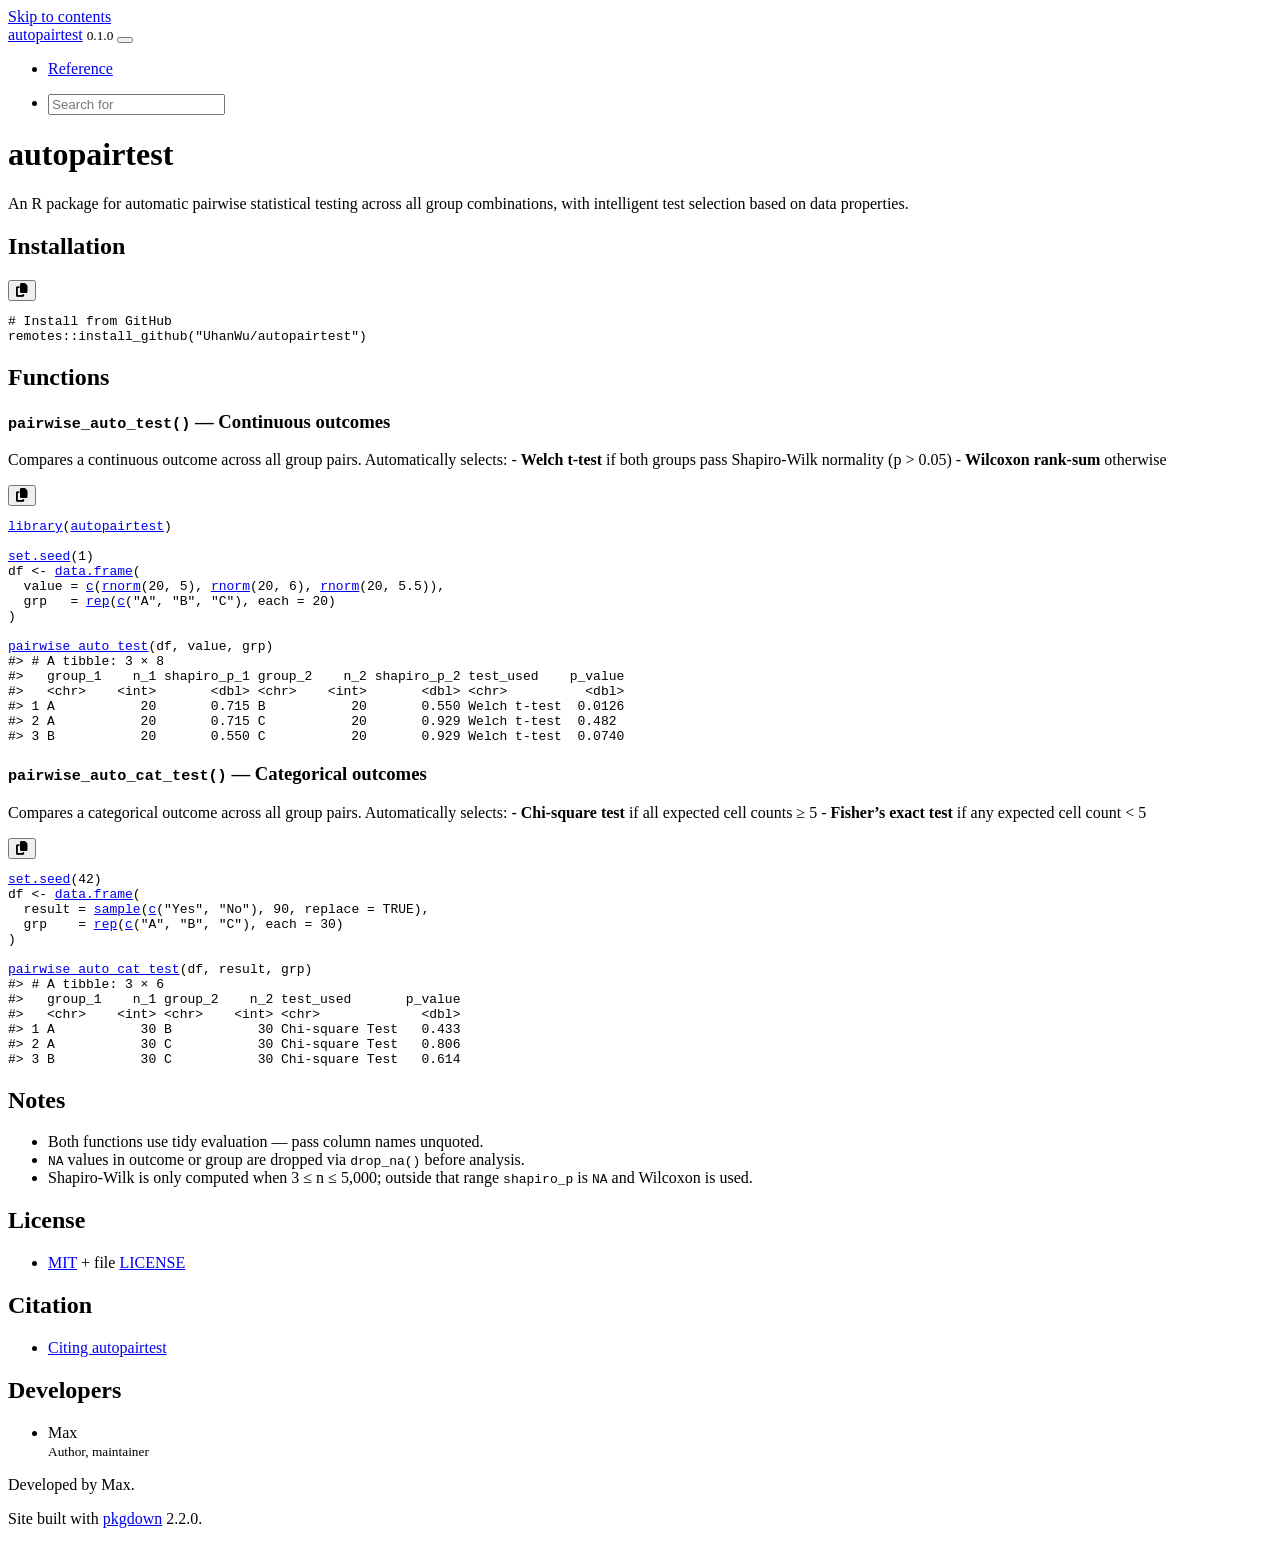
==== index.html @ bc0300e1 "Deploying to gh-pages from @ UhanWu/autopairtest@399dfbfb793b8f969fb2c06740a9f2d68ccd7e24 🚀" ====
<!DOCTYPE html>
<!-- Generated by pkgdown: do not edit by hand --><html lang="en">
<head>
<meta http-equiv="Content-Type" content="text/html; charset=UTF-8">
<meta charset="utf-8">
<meta http-equiv="X-UA-Compatible" content="IE=edge">
<meta name="viewport" content="width=device-width, initial-scale=1, shrink-to-fit=no">
<title>Automatic Pairwise Statistical Testing for Continuous and Categorical Outcomes • autopairtest</title>
<script src="deps/jquery-3.6.0/jquery-3.6.0.min.js"></script><meta name="viewport" content="width=device-width, initial-scale=1, shrink-to-fit=no">
<link href="deps/bootstrap-5.3.8/bootstrap.min.css" rel="stylesheet">
<script src="deps/bootstrap-5.3.8/bootstrap.bundle.min.js"></script><link href="deps/font-awesome-6.5.2/css/all.min.css" rel="stylesheet">
<link href="deps/font-awesome-6.5.2/css/v4-shims.min.css" rel="stylesheet">
<script src="deps/headroom-0.11.0/headroom.min.js"></script><script src="deps/headroom-0.11.0/jQuery.headroom.min.js"></script><script src="deps/bootstrap-toc-1.0.1/bootstrap-toc.min.js"></script><script src="deps/clipboard.js-2.0.11/clipboard.min.js"></script><script src="deps/search-1.0.0/autocomplete.jquery.min.js"></script><script src="deps/search-1.0.0/fuse.min.js"></script><script src="deps/search-1.0.0/mark.min.js"></script><!-- pkgdown --><script src="pkgdown.js"></script><meta property="og:title" content="Automatic Pairwise Statistical Testing for Continuous and Categorical Outcomes">
<meta name="description" content="Provides two functions for automatic pairwise group comparisons. pairwise_auto_test() compares continuous outcomes between all pairs of groups, automatically selecting Welch t-test (if both groups pass Shapiro-Wilk normality) or Wilcoxon rank-sum test. pairwise_auto_cat_test() compares categorical outcomes, automatically selecting chi-square or Fisher's exact test based on expected cell counts.">
<meta property="og:description" content="Provides two functions for automatic pairwise group comparisons. pairwise_auto_test() compares continuous outcomes between all pairs of groups, automatically selecting Welch t-test (if both groups pass Shapiro-Wilk normality) or Wilcoxon rank-sum test. pairwise_auto_cat_test() compares categorical outcomes, automatically selecting chi-square or Fisher's exact test based on expected cell counts.">
</head>
<body>
    <a href="#main" class="visually-hidden-focusable">Skip to contents</a>


    <nav class="navbar navbar-expand-lg fixed-top bg-light" data-bs-theme="light" aria-label="Site navigation"><div class="container">

    <a class="navbar-brand me-2" href="index.html">autopairtest</a>

    <small class="nav-text text-muted me-auto" data-bs-toggle="tooltip" data-bs-placement="bottom" title="">0.1.0</small>


    <button class="navbar-toggler" type="button" data-bs-toggle="collapse" data-bs-target="#navbar" aria-controls="navbar" aria-expanded="false" aria-label="Toggle navigation">
      <span class="navbar-toggler-icon"></span>
    </button>

    <div id="navbar" class="collapse navbar-collapse ms-3">
      <ul class="navbar-nav me-auto">
<li class="nav-item"><a class="nav-link" href="reference/index.html">Reference</a></li>
      </ul>
<ul class="navbar-nav">
<li class="nav-item"><form class="form-inline" role="search">
 <input class="form-control" type="search" name="search-input" id="search-input" autocomplete="off" aria-label="Search site" placeholder="Search for" data-search-index="search.json">
</form></li>
      </ul>
</div>


  </div>
</nav><div class="container template-home">
<div class="row">
  <main id="main" class="col-md-9"><div class="section level1">
<div class="page-header"><h1 id="autopairtest">autopairtest<a class="anchor" aria-label="anchor" href="#autopairtest"></a>
</h1></div>
<p>An R package for automatic pairwise statistical testing across all group combinations, with intelligent test selection based on data properties.</p>
<div class="section level2">
<h2 id="installation">Installation<a class="anchor" aria-label="anchor" href="#installation"></a>
</h2>
<div class="sourceCode" id="cb1"><pre class="downlit sourceCode r">
<code class="sourceCode R"><span><span class="co"># Install from GitHub</span></span>
<span><span class="fu">remotes</span><span class="fu">::</span><span class="fu">install_github</span><span class="op">(</span><span class="st">"UhanWu/autopairtest"</span><span class="op">)</span></span></code></pre></div>
</div>
<div class="section level2">
<h2 id="functions">Functions<a class="anchor" aria-label="anchor" href="#functions"></a>
</h2>
<div class="section level3">
<h3 id="pairwise_auto_test--continuous-outcomes">
<code>pairwise_auto_test()</code> — Continuous outcomes<a class="anchor" aria-label="anchor" href="#pairwise_auto_test--continuous-outcomes"></a>
</h3>
<p>Compares a continuous outcome across all group pairs. Automatically selects: - <strong>Welch t-test</strong> if both groups pass Shapiro-Wilk normality (p &gt; 0.05) - <strong>Wilcoxon rank-sum</strong> otherwise</p>
<div class="sourceCode" id="cb2"><pre class="downlit sourceCode r">
<code class="sourceCode R"><span><span class="kw"><a href="https://rdrr.io/r/base/library.html" class="external-link">library</a></span><span class="op">(</span><span class="va"><a href="https://uhanwu.github.io/autopairtest/">autopairtest</a></span><span class="op">)</span></span>
<span></span>
<span><span class="fu"><a href="https://rdrr.io/r/base/Random.html" class="external-link">set.seed</a></span><span class="op">(</span><span class="fl">1</span><span class="op">)</span></span>
<span><span class="va">df</span> <span class="op">&lt;-</span> <span class="fu"><a href="https://rdrr.io/r/base/data.frame.html" class="external-link">data.frame</a></span><span class="op">(</span></span>
<span>  value <span class="op">=</span> <span class="fu"><a href="https://rdrr.io/r/base/c.html" class="external-link">c</a></span><span class="op">(</span><span class="fu"><a href="https://rdrr.io/r/stats/Normal.html" class="external-link">rnorm</a></span><span class="op">(</span><span class="fl">20</span>, <span class="fl">5</span><span class="op">)</span>, <span class="fu"><a href="https://rdrr.io/r/stats/Normal.html" class="external-link">rnorm</a></span><span class="op">(</span><span class="fl">20</span>, <span class="fl">6</span><span class="op">)</span>, <span class="fu"><a href="https://rdrr.io/r/stats/Normal.html" class="external-link">rnorm</a></span><span class="op">(</span><span class="fl">20</span>, <span class="fl">5.5</span><span class="op">)</span><span class="op">)</span>,</span>
<span>  grp   <span class="op">=</span> <span class="fu"><a href="https://rdrr.io/r/base/rep.html" class="external-link">rep</a></span><span class="op">(</span><span class="fu"><a href="https://rdrr.io/r/base/c.html" class="external-link">c</a></span><span class="op">(</span><span class="st">"A"</span>, <span class="st">"B"</span>, <span class="st">"C"</span><span class="op">)</span>, each <span class="op">=</span> <span class="fl">20</span><span class="op">)</span></span>
<span><span class="op">)</span></span>
<span></span>
<span><span class="fu"><a href="reference/pairwise_auto_test.html">pairwise_auto_test</a></span><span class="op">(</span><span class="va">df</span>, <span class="va">value</span>, <span class="va">grp</span><span class="op">)</span></span>
<span><span class="co">#&gt; # A tibble: 3 × 8</span></span>
<span><span class="co">#&gt;   group_1    n_1 shapiro_p_1 group_2    n_2 shapiro_p_2 test_used    p_value</span></span>
<span><span class="co">#&gt;   &lt;chr&gt;    &lt;int&gt;       &lt;dbl&gt; &lt;chr&gt;    &lt;int&gt;       &lt;dbl&gt; &lt;chr&gt;          &lt;dbl&gt;</span></span>
<span><span class="co">#&gt; 1 A           20       0.715 B           20       0.550 Welch t-test  0.0126</span></span>
<span><span class="co">#&gt; 2 A           20       0.715 C           20       0.929 Welch t-test  0.482</span></span>
<span><span class="co">#&gt; 3 B           20       0.550 C           20       0.929 Welch t-test  0.0740</span></span></code></pre></div>
</div>
<div class="section level3">
<h3 id="pairwise_auto_cat_test--categorical-outcomes">
<code>pairwise_auto_cat_test()</code> — Categorical outcomes<a class="anchor" aria-label="anchor" href="#pairwise_auto_cat_test--categorical-outcomes"></a>
</h3>
<p>Compares a categorical outcome across all group pairs. Automatically selects: - <strong>Chi-square test</strong> if all expected cell counts ≥ 5 - <strong>Fisher’s exact test</strong> if any expected cell count &lt; 5</p>
<div class="sourceCode" id="cb3"><pre class="downlit sourceCode r">
<code class="sourceCode R"><span><span class="fu"><a href="https://rdrr.io/r/base/Random.html" class="external-link">set.seed</a></span><span class="op">(</span><span class="fl">42</span><span class="op">)</span></span>
<span><span class="va">df</span> <span class="op">&lt;-</span> <span class="fu"><a href="https://rdrr.io/r/base/data.frame.html" class="external-link">data.frame</a></span><span class="op">(</span></span>
<span>  result <span class="op">=</span> <span class="fu"><a href="https://rdrr.io/r/base/sample.html" class="external-link">sample</a></span><span class="op">(</span><span class="fu"><a href="https://rdrr.io/r/base/c.html" class="external-link">c</a></span><span class="op">(</span><span class="st">"Yes"</span>, <span class="st">"No"</span><span class="op">)</span>, <span class="fl">90</span>, replace <span class="op">=</span> <span class="cn">TRUE</span><span class="op">)</span>,</span>
<span>  grp    <span class="op">=</span> <span class="fu"><a href="https://rdrr.io/r/base/rep.html" class="external-link">rep</a></span><span class="op">(</span><span class="fu"><a href="https://rdrr.io/r/base/c.html" class="external-link">c</a></span><span class="op">(</span><span class="st">"A"</span>, <span class="st">"B"</span>, <span class="st">"C"</span><span class="op">)</span>, each <span class="op">=</span> <span class="fl">30</span><span class="op">)</span></span>
<span><span class="op">)</span></span>
<span></span>
<span><span class="fu"><a href="reference/pairwise_auto_cat_test.html">pairwise_auto_cat_test</a></span><span class="op">(</span><span class="va">df</span>, <span class="va">result</span>, <span class="va">grp</span><span class="op">)</span></span>
<span><span class="co">#&gt; # A tibble: 3 × 6</span></span>
<span><span class="co">#&gt;   group_1    n_1 group_2    n_2 test_used       p_value</span></span>
<span><span class="co">#&gt;   &lt;chr&gt;    &lt;int&gt; &lt;chr&gt;    &lt;int&gt; &lt;chr&gt;             &lt;dbl&gt;</span></span>
<span><span class="co">#&gt; 1 A           30 B           30 Chi-square Test   0.433</span></span>
<span><span class="co">#&gt; 2 A           30 C           30 Chi-square Test   0.806</span></span>
<span><span class="co">#&gt; 3 B           30 C           30 Chi-square Test   0.614</span></span></code></pre></div>
</div>
</div>
<div class="section level2">
<h2 id="notes">Notes<a class="anchor" aria-label="anchor" href="#notes"></a>
</h2>
<ul>
<li>Both functions use tidy evaluation — pass column names unquoted.</li>
<li>
<code>NA</code> values in outcome or group are dropped via <code>drop_na()</code> before analysis.</li>
<li>Shapiro-Wilk is only computed when 3 ≤ n ≤ 5,000; outside that range <code>shapiro_p</code> is <code>NA</code> and Wilcoxon is used.</li>
</ul>
</div>
</div>
  </main><aside class="col-md-3"><div class="license">
<h2 data-toc-skip>License</h2>
<ul class="list-unstyled">
<li>
<a href="https://opensource.org/licenses/mit-license.php" class="external-link">MIT</a> + file <a href="LICENSE-text.html">LICENSE</a>
</li>
</ul>
</div>


<div class="citation">
<h2 data-toc-skip>Citation</h2>
<ul class="list-unstyled">
<li><a href="authors.html#citation">Citing autopairtest</a></li>
</ul>
</div>

<div class="developers">
<h2 data-toc-skip>Developers</h2>
<ul class="list-unstyled">
<li>Max <br><small class="roles"> Author, maintainer </small>   </li>
</ul>
</div>



  </aside>
</div>


    <footer><div class="pkgdown-footer-left">
  <p>Developed by Max.</p>
</div>

<div class="pkgdown-footer-right">
  <p>Site built with <a href="https://pkgdown.r-lib.org/" class="external-link">pkgdown</a> 2.2.0.</p>
</div>

    </footer>
</div>





  </body>
</html>
---- deps/font-awesome-6.5.2/css/v4-shims.min.css ----
/*!
 * Font Awesome Free 6.5.2 by @fontawesome - https://fontawesome.com
 * License - https://fontawesome.com/license/free (Icons: CC BY 4.0, Fonts: SIL OFL 1.1, Code: MIT License)
 * Copyright 2024 Fonticons, Inc.
 */
.fa.fa-glass:before{content:"\f000"}.fa.fa-envelope-o{font-family:"Font Awesome 6 Free";font-weight:400}.fa.fa-envelope-o:before{content:"\f0e0"}.fa.fa-star-o{font-family:"Font Awesome 6 Free";font-weight:400}.fa.fa-star-o:before{content:"\f005"}.fa.fa-close:before,.fa.fa-remove:before{content:"\f00d"}.fa.fa-gear:before{content:"\f013"}.fa.fa-trash-o{font-family:"Font Awesome 6 Free";font-weight:400}.fa.fa-trash-o:before{content:"\f2ed"}.fa.fa-home:before{content:"\f015"}.fa.fa-file-o{font-family:"Font Awesome 6 Free";font-weight:400}.fa.fa-file-o:before{content:"\f15b"}.fa.fa-clock-o{font-family:"Font Awesome 6 Free";font-weight:400}.fa.fa-clock-o:before{content:"\f017"}.fa.fa-arrow-circle-o-down{font-family:"Font Awesome 6 Free";font-weight:400}.fa.fa-arrow-circle-o-down:before{content:"\f358"}.fa.fa-arrow-circle-o-up{font-family:"Font Awesome 6 Free";font-weight:400}.fa.fa-arrow-circle-o-up:before{content:"\f35b"}.fa.fa-play-circle-o{font-family:"Font Awesome 6 Free";font-weight:400}.fa.fa-play-circle-o:before{content:"\f144"}.fa.fa-repeat:before,.fa.fa-rotate-right:before{content:"\f01e"}.fa.fa-refresh:before{content:"\f021"}.fa.fa-list-alt{font-family:"Font Awesome 6 Free";font-weight:400}.fa.fa-list-alt:before{content:"\f022"}.fa.fa-dedent:before{content:"\f03b"}.fa.fa-video-camera:before{content:"\f03d"}.fa.fa-picture-o{font-family:"Font Awesome 6 Free";font-weight:400}.fa.fa-picture-o:before{content:"\f03e"}.fa.fa-photo{font-family:"Font Awesome 6 Free";font-weight:400}.fa.fa-photo:before{content:"\f03e"}.fa.fa-image{font-family:"Font Awesome 6 Free";font-weight:400}.fa.fa-image:before{content:"\f03e"}.fa.fa-map-marker:before{content:"\f3c5"}.fa.fa-pencil-square-o{font-family:"Font Awesome 6 Free";font-weight:400}.fa.fa-pencil-square-o:before{content:"\f044"}.fa.fa-edit{font-family:"Font Awesome 6 Free";font-weight:400}.fa.fa-edit:before{content:"\f044"}.fa.fa-share-square-o:before{content:"\f14d"}.fa.fa-check-square-o{font-family:"Font Awesome 6 Free";font-weight:400}.fa.fa-check-square-o:before{content:"\f14a"}.fa.fa-arrows:before{content:"\f0b2"}.fa.fa-times-circle-o{font-family:"Font Awesome 6 Free";font-weight:400}.fa.fa-times-circle-o:before{content:"\f057"}.fa.fa-check-circle-o{font-family:"Font Awesome 6 Free";font-weight:400}.fa.fa-check-circle-o:before{content:"\f058"}.fa.fa-mail-forward:before{content:"\f064"}.fa.fa-expand:before{content:"\f424"}.fa.fa-compress:before{content:"\f422"}.fa.fa-eye,.fa.fa-eye-slash{font-family:"Font Awesome 6 Free";font-weight:400}.fa.fa-warning:before{content:"\f071"}.fa.fa-calendar:before{content:"\f073"}.fa.fa-arrows-v:before{content:"\f338"}.fa.fa-arrows-h:before{content:"\f337"}.fa.fa-bar-chart-o:before,.fa.fa-bar-chart:before{content:"\e0e3"}.fa.fa-twitter-square{font-family:"Font Awesome 6 Brands";font-weight:400}.fa.fa-twitter-square:before{content:"\f081"}.fa.fa-facebook-square{font-family:"Font Awesome 6 Brands";font-weight:400}.fa.fa-facebook-square:before{content:"\f082"}.fa.fa-gears:before{content:"\f085"}.fa.fa-thumbs-o-up{font-family:"Font Awesome 6 Free";font-weight:400}.fa.fa-thumbs-o-up:before{content:"\f164"}.fa.fa-thumbs-o-down{font-family:"Font Awesome 6 Free";font-weight:400}.fa.fa-thumbs-o-down:before{content:"\f165"}.fa.fa-heart-o{font-family:"Font Awesome 6 Free";font-weight:400}.fa.fa-heart-o:before{content:"\f004"}.fa.fa-sign-out:before{content:"\f2f5"}.fa.fa-linkedin-square{font-family:"Font Awesome 6 Brands";font-weight:400}.fa.fa-linkedin-square:before{content:"\f08c"}.fa.fa-thumb-tack:before{content:"\f08d"}.fa.fa-external-link:before{content:"\f35d"}.fa.fa-sign-in:before{content:"\f2f6"}.fa.fa-github-square{font-family:"Font Awesome 6 Brands";font-weight:400}.fa.fa-github-square:before{content:"\f092"}.fa.fa-lemon-o{font-family:"Font Awesome 6 Free";font-weight:400}.fa.fa-lemon-o:before{content:"\f094"}.fa.fa-square-o{font-family:"Font Awesome 6 Free";font-weight:400}.fa.fa-square-o:before{content:"\f0c8"}.fa.fa-bookmark-o{font-family:"Font Awesome 6 Free";font-weight:400}.fa.fa-bookmark-o:before{content:"\f02e"}.fa.fa-facebook,.fa.fa-twitter{font-family:"Font Awesome 6 Brands";font-weight:400}.fa.fa-facebook:before{content:"\f39e"}.fa.fa-facebook-f{font-family:"Font Awesome 6 Brands";font-weight:400}.fa.fa-facebook-f:before{content:"\f39e"}.fa.fa-github{font-family:"Font Awesome 6 Brands";font-weight:400}.fa.fa-credit-card{font-family:"Font Awesome 6 Free";font-weight:400}.fa.fa-feed:before{content:"\f09e"}.fa.fa-hdd-o{font-family:"Font Awesome 6 Free";font-weight:400}.fa.fa-hdd-o:before{content:"\f0a0"}.fa.fa-hand-o-right{font-family:"Font Awesome 6 Free";font-weight:400}.fa.fa-hand-o-right:before{content:"\f0a4"}.fa.fa-hand-o-left{font-family:"Font Awesome 6 Free";font-weight:400}.fa.fa-hand-o-left:before{content:"\f0a5"}.fa.fa-hand-o-up{font-family:"Font Awesome 6 Free";font-weight:400}.fa.fa-hand-o-up:before{content:"\f0a6"}.fa.fa-hand-o-down{font-family:"Font Awesome 6 Free";font-weight:400}.fa.fa-hand-o-down:before{content:"\f0a7"}.fa.fa-globe:before{content:"\f57d"}.fa.fa-tasks:before{content:"\f828"}.fa.fa-arrows-alt:before{content:"\f31e"}.fa.fa-group:before{content:"\f0c0"}.fa.fa-chain:before{content:"\f0c1"}.fa.fa-cut:before{content:"\f0c4"}.fa.fa-files-o{font-family:"Font Awesome 6 Free";font-weight:400}.fa.fa-files-o:before{content:"\f0c5"}.fa.fa-floppy-o{font-family:"Font Awesome 6 Free";font-weight:400}.fa.fa-floppy-o:before{content:"\f0c7"}.fa.fa-save{font-family:"Font Awesome 6 Free";font-weight:400}.fa.fa-save:before{content:"\f0c7"}.fa.fa-navicon:before,.fa.fa-reorder:before{content:"\f0c9"}.fa.fa-magic:before{content:"\e2ca"}.fa.fa-pinterest,.fa.fa-pinterest-square{font-family:"Font Awesome 6 Brands";font-weight:400}.fa.fa-pinterest-square:before{content:"\f0d3"}.fa.fa-google-plus-square{font-family:"Font Awesome 6 Brands";font-weight:400}.fa.fa-google-plus-square:before{content:"\f0d4"}.fa.fa-google-plus{font-family:"Font Awesome 6 Brands";font-weight:400}.fa.fa-google-plus:before{content:"\f0d5"}.fa.fa-money:before{content:"\f3d1"}.fa.fa-unsorted:before{content:"\f0dc"}.fa.fa-sort-desc:before{content:"\f0dd"}.fa.fa-sort-asc:before{content:"\f0de"}.fa.fa-linkedin{font-family:"Font Awesome 6 Brands";font-weight:400}.fa.fa-linkedin:before{content:"\f0e1"}.fa.fa-rotate-left:before{content:"\f0e2"}.fa.fa-legal:before{content:"\f0e3"}.fa.fa-dashboard:before,.fa.fa-tachometer:before{content:"\f625"}.fa.fa-comment-o{font-family:"Font Awesome 6 Free";font-weight:400}.fa.fa-comment-o:before{content:"\f075"}.fa.fa-comments-o{font-family:"Font Awesome 6 Free";font-weight:400}.fa.fa-comments-o:before{content:"\f086"}.fa.fa-flash:before{content:"\f0e7"}.fa.fa-clipboard:before{content:"\f0ea"}.fa.fa-lightbulb-o{font-family:"Font Awesome 6 Free";font-weight:400}.fa.fa-lightbulb-o:before{content:"\f0eb"}.fa.fa-exchange:before{content:"\f362"}.fa.fa-cloud-download:before{content:"\f0ed"}.fa.fa-cloud-upload:before{content:"\f0ee"}.fa.fa-bell-o{font-family:"Font Awesome 6 Free";font-weight:400}.fa.fa-bell-o:before{content:"\f0f3"}.fa.fa-cutlery:before{content:"\f2e7"}.fa.fa-file-text-o{font-family:"Font Awesome 6 Free";font-weight:400}.fa.fa-file-text-o:before{content:"\f15c"}.fa.fa-building-o{font-family:"Font Awesome 6 Free";font-weight:400}.fa.fa-building-o:before{content:"\f1ad"}.fa.fa-hospital-o{font-family:"Font Awesome 6 Free";font-weight:400}.fa.fa-hospital-o:before{content:"\f0f8"}.fa.fa-tablet:before{content:"\f3fa"}.fa.fa-mobile-phone:before,.fa.fa-mobile:before{content:"\f3cd"}.fa.fa-circle-o{font-family:"Font Awesome 6 Free";font-weight:400}.fa.fa-circle-o:before{content:"\f111"}.fa.fa-mail-reply:before{content:"\f3e5"}.fa.fa-github-alt{font-family:"Font Awesome 6 Brands";font-weight:400}.fa.fa-folder-o{font-family:"Font Awesome 6 Free";font-weight:400}.fa.fa-folder-o:before{content:"\f07b"}.fa.fa-folder-open-o{font-family:"Font Awesome 6 Free";font-weight:400}.fa.fa-folder-open-o:before{content:"\f07c"}.fa.fa-smile-o{font-family:"Font Awesome 6 Free";font-weight:400}.fa.fa-smile-o:before{content:"\f118"}.fa.fa-frown-o{font-family:"Font Awesome 6 Free";font-weight:400}.fa.fa-frown-o:before{content:"\f119"}.fa.fa-meh-o{font-family:"Font Awesome 6 Free";font-weight:400}.fa.fa-meh-o:before{content:"\f11a"}.fa.fa-keyboard-o{font-family:"Font Awesome 6 Free";font-weight:400}.fa.fa-keyboard-o:before{content:"\f11c"}.fa.fa-flag-o{font-family:"Font Awesome 6 Free";font-weight:400}.fa.fa-flag-o:before{content:"\f024"}.fa.fa-mail-reply-all:before{content:"\f122"}.fa.fa-star-half-o{font-family:"Font Awesome 6 Free";font-weight:400}.fa.fa-star-half-o:before{content:"\f5c0"}.fa.fa-star-half-empty{font-family:"Font Awesome 6 Free";font-weight:400}.fa.fa-star-half-empty:before{content:"\f5c0"}.fa.fa-star-half-full{font-family:"Font Awesome 6 Free";font-weight:400}.fa.fa-star-half-full:before{content:"\f5c0"}.fa.fa-code-fork:before{content:"\f126"}.fa.fa-chain-broken:before,.fa.fa-unlink:before{content:"\f127"}.fa.fa-calendar-o{font-family:"Font Awesome 6 Free";font-weight:400}.fa.fa-calendar-o:before{content:"\f133"}.fa.fa-css3,.fa.fa-html5,.fa.fa-maxcdn{font-family:"Font Awesome 6 Brands";font-weight:400}.fa.fa-unlock-alt:before{content:"\f09c"}.fa.fa-minus-square-o{font-family:"Font Awesome 6 Free";font-weight:400}.fa.fa-minus-square-o:before{content:"\f146"}.fa.fa-level-up:before{content:"\f3bf"}.fa.fa-level-down:before{content:"\f3be"}.fa.fa-pencil-square:before{content:"\f14b"}.fa.fa-external-link-square:before{content:"\f360"}.fa.fa-compass{font-family:"Font Awesome 6 Free";font-weight:400}.fa.fa-caret-square-o-down{font-family:"Font Awesome 6 Free";font-weight:400}.fa.fa-caret-square-o-down:before{content:"\f150"}.fa.fa-toggle-down{font-family:"Font Awesome 6 Free";font-weight:400}.fa.fa-toggle-down:before{content:"\f150"}.fa.fa-caret-square-o-up{font-family:"Font Awesome 6 Free";font-weight:400}.fa.fa-caret-square-o-up:before{content:"\f151"}.fa.fa-toggle-up{font-family:"Font Awesome 6 Free";font-weight:400}.fa.fa-toggle-up:before{content:"\f151"}.fa.fa-caret-square-o-right{font-family:"Font Awesome 6 Free";font-weight:400}.fa.fa-caret-square-o-right:before{content:"\f152"}.fa.fa-toggle-right{font-family:"Font Awesome 6 Free";font-weight:400}.fa.fa-toggle-right:before{content:"\f152"}.fa.fa-eur:before,.fa.fa-euro:before{content:"\f153"}.fa.fa-gbp:before{content:"\f154"}.fa.fa-dollar:before,.fa.fa-usd:before{content:"\24"}.fa.fa-inr:before,.fa.fa-rupee:before{content:"\e1bc"}.fa.fa-cny:before,.fa.fa-jpy:before,.fa.fa-rmb:before,.fa.fa-yen:before{content:"\f157"}.fa.fa-rouble:before,.fa.fa-rub:before,.fa.fa-ruble:before{content:"\f158"}.fa.fa-krw:before,.fa.fa-won:before{content:"\f159"}.fa.fa-bitcoin,.fa.fa-btc{font-family:"Font Awesome 6 Brands";font-weight:400}.fa.fa-bitcoin:before{content:"\f15a"}.fa.fa-file-text:before{content:"\f15c"}.fa.fa-sort-alpha-asc:before{content:"\f15d"}.fa.fa-sort-alpha-desc:before{content:"\f881"}.fa.fa-sort-amount-asc:before{content:"\f884"}.fa.fa-sort-amount-desc:before{content:"\f160"}.fa.fa-sort-numeric-asc:before{content:"\f162"}.fa.fa-sort-numeric-desc:before{content:"\f886"}.fa.fa-youtube-square{font-family:"Font Awesome 6 Brands";font-weight:400}.fa.fa-youtube-square:before{content:"\f431"}.fa.fa-xing,.fa.fa-xing-square,.fa.fa-youtube{font-family:"Font Awesome 6 Brands";font-weight:400}.fa.fa-xing-square:before{content:"\f169"}.fa.fa-youtube-play{font-family:"Font Awesome 6 Brands";font-weight:400}.fa.fa-youtube-play:before{content:"\f167"}.fa.fa-adn,.fa.fa-bitbucket,.fa.fa-bitbucket-square,.fa.fa-dropbox,.fa.fa-flickr,.fa.fa-instagram,.fa.fa-stack-overflow{font-family:"Font Awesome 6 Brands";font-weight:400}.fa.fa-bitbucket-square:before{content:"\f171"}.fa.fa-tumblr,.fa.fa-tumblr-square{font-family:"Font Awesome 6 Brands";font-weight:400}.fa.fa-tumblr-square:before{content:"\f174"}.fa.fa-long-arrow-down:before{content:"\f309"}.fa.fa-long-arrow-up:before{content:"\f30c"}.fa.fa-long-arrow-left:before{content:"\f30a"}.fa.fa-long-arrow-right:before{content:"\f30b"}.fa.fa-android,.fa.fa-apple,.fa.fa-dribbble,.fa.fa-foursquare,.fa.fa-gittip,.fa.fa-gratipay,.fa.fa-linux,.fa.fa-skype,.fa.fa-trello,.fa.fa-windows{font-family:"Font Awesome 6 Brands";font-weight:400}.fa.fa-gittip:before{content:"\f184"}.fa.fa-sun-o{font-family:"Font Awesome 6 Free";font-weight:400}.fa.fa-sun-o:before{content:"\f185"}.fa.fa-moon-o{font-family:"Font Awesome 6 Free";font-weight:400}.fa.fa-moon-o:before{content:"\f186"}.fa.fa-pagelines,.fa.fa-renren,.fa.fa-stack-exchange,.fa.fa-vk,.fa.fa-weibo{font-family:"Font Awesome 6 Brands";font-weight:400}.fa.fa-arrow-circle-o-right{font-family:"Font Awesome 6 Free";font-weight:400}.fa.fa-arrow-circle-o-right:before{content:"\f35a"}.fa.fa-arrow-circle-o-left{font-family:"Font Awesome 6 Free";font-weight:400}.fa.fa-arrow-circle-o-left:before{content:"\f359"}.fa.fa-caret-square-o-left{font-family:"Font Awesome 6 Free";font-weight:400}.fa.fa-caret-square-o-left:before{content:"\f191"}.fa.fa-toggle-left{font-family:"Font Awesome 6 Free";font-weight:400}.fa.fa-toggle-left:before{content:"\f191"}.fa.fa-dot-circle-o{font-family:"Font Awesome 6 Free";font-weight:400}.fa.fa-dot-circle-o:before{content:"\f192"}.fa.fa-vimeo-square{font-family:"Font Awesome 6 Brands";font-weight:400}.fa.fa-vimeo-square:before{content:"\f194"}.fa.fa-try:before,.fa.fa-turkish-lira:before{content:"\e2bb"}.fa.fa-plus-square-o{font-family:"Font Awesome 6 Free";font-weight:400}.fa.fa-plus-square-o:before{content:"\f0fe"}.fa.fa-openid,.fa.fa-slack,.fa.fa-wordpress{font-family:"Font Awesome 6 Brands";font-weight:400}.fa.fa-bank:before,.fa.fa-institution:before{content:"\f19c"}.fa.fa-mortar-board:before{content:"\f19d"}.fa.fa-google,.fa.fa-reddit,.fa.fa-reddit-square,.fa.fa-yahoo{font-family:"Font Awesome 6 Brands";font-weight:400}.fa.fa-reddit-square:before{content:"\f1a2"}.fa.fa-behance,.fa.fa-behance-square,.fa.fa-delicious,.fa.fa-digg,.fa.fa-drupal,.fa.fa-joomla,.fa.fa-pied-piper-alt,.fa.fa-pied-piper-pp,.fa.fa-stumbleupon,.fa.fa-stumbleupon-circle{font-family:"Font Awesome 6 Brands";font-weight:400}.fa.fa-behance-square:before{content:"\f1b5"}.fa.fa-steam,.fa.fa-steam-square{font-family:"Font Awesome 6 Brands";font-weight:400}.fa.fa-steam-square:before{content:"\f1b7"}.fa.fa-automobile:before{content:"\f1b9"}.fa.fa-cab:before{content:"\f1ba"}.fa.fa-deviantart,.fa.fa-soundcloud,.fa.fa-spotify{font-family:"Font Awesome 6 Brands";font-weight:400}.fa.fa-file-pdf-o{font-family:"Font Awesome 6 Free";font-weight:400}.fa.fa-file-pdf-o:before{content:"\f1c1"}.fa.fa-file-word-o{font-family:"Font Awesome 6 Free";font-weight:400}.fa.fa-file-word-o:before{content:"\f1c2"}.fa.fa-file-excel-o{font-family:"Font Awesome 6 Free";font-weight:400}.fa.fa-file-excel-o:before{content:"\f1c3"}.fa.fa-file-powerpoint-o{font-family:"Font Awesome 6 Free";font-weight:400}.fa.fa-file-powerpoint-o:before{content:"\f1c4"}.fa.fa-file-image-o{font-family:"Font Awesome 6 Free";font-weight:400}.fa.fa-file-image-o:before{content:"\f1c5"}.fa.fa-file-photo-o{font-family:"Font Awesome 6 Free";font-weight:400}.fa.fa-file-photo-o:before{content:"\f1c5"}.fa.fa-file-picture-o{font-family:"Font Awesome 6 Free";font-weight:400}.fa.fa-file-picture-o:before{content:"\f1c5"}.fa.fa-file-archive-o{font-family:"Font Awesome 6 Free";font-weight:400}.fa.fa-file-archive-o:before{content:"\f1c6"}.fa.fa-file-zip-o{font-family:"Font Awesome 6 Free";font-weight:400}.fa.fa-file-zip-o:before{content:"\f1c6"}.fa.fa-file-audio-o{font-family:"Font Awesome 6 Free";font-weight:400}.fa.fa-file-audio-o:before{content:"\f1c7"}.fa.fa-file-sound-o{font-family:"Font Awesome 6 Free";font-weight:400}.fa.fa-file-sound-o:before{content:"\f1c7"}.fa.fa-file-video-o{font-family:"Font Awesome 6 Free";font-weight:400}.fa.fa-file-video-o:before{content:"\f1c8"}.fa.fa-file-movie-o{font-family:"Font Awesome 6 Free";font-weight:400}.fa.fa-file-movie-o:before{content:"\f1c8"}.fa.fa-file-code-o{font-family:"Font Awesome 6 Free";font-weight:400}.fa.fa-file-code-o:before{content:"\f1c9"}.fa.fa-codepen,.fa.fa-jsfiddle,.fa.fa-vine{font-family:"Font Awesome 6 Brands";font-weight:400}.fa.fa-life-bouy:before,.fa.fa-life-buoy:before,.fa.fa-life-saver:before,.fa.fa-support:before{content:"\f1cd"}.fa.fa-circle-o-notch:before{content:"\f1ce"}.fa.fa-ra,.fa.fa-rebel{font-family:"Font Awesome 6 Brands";font-weight:400}.fa.fa-ra:before{content:"\f1d0"}.fa.fa-resistance{font-family:"Font Awesome 6 Brands";font-weight:400}.fa.fa-resistance:before{content:"\f1d0"}.fa.fa-empire,.fa.fa-ge{font-family:"Font Awesome 6 Brands";font-weight:400}.fa.fa-ge:before{content:"\f1d1"}.fa.fa-git-square{font-family:"Font Awesome 6 Brands";font-weight:400}.fa.fa-git-square:before{content:"\f1d2"}.fa.fa-git,.fa.fa-hacker-news,.fa.fa-y-combinator-square{font-family:"Font Awesome 6 Brands";font-weight:400}.fa.fa-y-combinator-square:before{content:"\f1d4"}.fa.fa-yc-square{font-family:"Font Awesome 6 Brands";font-weight:400}.fa.fa-yc-square:before{content:"\f1d4"}.fa.fa-qq,.fa.fa-tencent-weibo,.fa.fa-wechat,.fa.fa-weixin{font-family:"Font Awesome 6 Brands";font-weight:400}.fa.fa-wechat:before{content:"\f1d7"}.fa.fa-send:before{content:"\f1d8"}.fa.fa-paper-plane-o{font-family:"Font Awesome 6 Free";font-weight:400}.fa.fa-paper-plane-o:before{content:"\f1d8"}.fa.fa-send-o{font-family:"Font Awesome 6 Free";font-weight:400}.fa.fa-send-o:before{content:"\f1d8"}.fa.fa-circle-thin{font-family:"Font Awesome 6 Free";font-weight:400}.fa.fa-circle-thin:before{content:"\f111"}.fa.fa-header:before{content:"\f1dc"}.fa.fa-futbol-o{font-family:"Font Awesome 6 Free";font-weight:400}.fa.fa-futbol-o:before{content:"\f1e3"}.fa.fa-soccer-ball-o{font-family:"Font Awesome 6 Free";font-weight:400}.fa.fa-soccer-ball-o:before{content:"\f1e3"}.fa.fa-slideshare,.fa.fa-twitch,.fa.fa-yelp{font-family:"Font Awesome 6 Brands";font-weight:400}.fa.fa-newspaper-o{font-family:"Font Awesome 6 Free";font-weight:400}.fa.fa-newspaper-o:before{content:"\f1ea"}.fa.fa-cc-amex,.fa.fa-cc-discover,.fa.fa-cc-mastercard,.fa.fa-cc-paypal,.fa.fa-cc-stripe,.fa.fa-cc-visa,.fa.fa-google-wallet,.fa.fa-paypal{font-family:"Font Awesome 6 Brands";font-weight:400}.fa.fa-bell-slash-o{font-family:"Font Awesome 6 Free";font-weight:400}.fa.fa-bell-slash-o:before{content:"\f1f6"}.fa.fa-trash:before{content:"\f2ed"}.fa.fa-copyright{font-family:"Font Awesome 6 Free";font-weight:400}.fa.fa-eyedropper:before{content:"\f1fb"}.fa.fa-area-chart:before{content:"\f1fe"}.fa.fa-pie-chart:before{content:"\f200"}.fa.fa-line-chart:before{content:"\f201"}.fa.fa-lastfm,.fa.fa-lastfm-square{font-family:"Font Awesome 6 Brands";font-weight:400}.fa.fa-lastfm-square:before{content:"\f203"}.fa.fa-angellist,.fa.fa-ioxhost{font-family:"Font Awesome 6 Brands";font-weight:400}.fa.fa-cc{font-family:"Font Awesome 6 Free";font-weight:400}.fa.fa-cc:before{content:"\f20a"}.fa.fa-ils:before,.fa.fa-shekel:before,.fa.fa-sheqel:before{content:"\f20b"}.fa.fa-buysellads,.fa.fa-connectdevelop,.fa.fa-dashcube,.fa.fa-forumbee,.fa.fa-leanpub,.fa.fa-sellsy,.fa.fa-shirtsinbulk,.fa.fa-simplybuilt,.fa.fa-skyatlas{font-family:"Font Awesome 6 Brands";font-weight:400}.fa.fa-diamond{font-family:"Font Awesome 6 Free";font-weight:400}.fa.fa-diamond:before{content:"\f3a5"}.fa.fa-intersex:before,.fa.fa-transgender:before{content:"\f224"}.fa.fa-transgender-alt:before{content:"\f225"}.fa.fa-facebook-official{font-family:"Font Awesome 6 Brands";font-weight:400}.fa.fa-facebook-official:before{content:"\f09a"}.fa.fa-pinterest-p,.fa.fa-whatsapp{font-family:"Font Awesome 6 Brands";font-weight:400}.fa.fa-hotel:before{content:"\f236"}.fa.fa-medium,.fa.fa-viacoin,.fa.fa-y-combinator,.fa.fa-yc{font-family:"Font Awesome 6 Brands";font-weight:400}.fa.fa-yc:before{content:"\f23b"}.fa.fa-expeditedssl,.fa.fa-opencart,.fa.fa-optin-monster{font-family:"Font Awesome 6 Brands";font-weight:400}.fa.fa-battery-4:before,.fa.fa-battery:before{content:"\f240"}.fa.fa-battery-3:before{content:"\f241"}.fa.fa-battery-2:before{content:"\f242"}.fa.fa-battery-1:before{content:"\f243"}.fa.fa-battery-0:before{content:"\f244"}.fa.fa-object-group,.fa.fa-object-ungroup,.fa.fa-sticky-note-o{font-family:"Font Awesome 6 Free";font-weight:400}.fa.fa-sticky-note-o:before{content:"\f249"}.fa.fa-cc-diners-club,.fa.fa-cc-jcb{font-family:"Font Awesome 6 Brands";font-weight:400}.fa.fa-clone{font-family:"Font Awesome 6 Free";font-weight:400}.fa.fa-hourglass-o:before{content:"\f254"}.fa.fa-hourglass-1:before{content:"\f251"}.fa.fa-hourglass-2:before{content:"\f252"}.fa.fa-hourglass-3:before{content:"\f253"}.fa.fa-hand-rock-o{font-family:"Font Awesome 6 Free";font-weight:400}.fa.fa-hand-rock-o:before{content:"\f255"}.fa.fa-hand-grab-o{font-family:"Font Awesome 6 Free";font-weight:400}.fa.fa-hand-grab-o:before{content:"\f255"}.fa.fa-hand-paper-o{font-family:"Font Awesome 6 Free";font-weight:400}.fa.fa-hand-paper-o:before{content:"\f256"}.fa.fa-hand-stop-o{font-family:"Font Awesome 6 Free";font-weight:400}.fa.fa-hand-stop-o:before{content:"\f256"}.fa.fa-hand-scissors-o{font-family:"Font Awesome 6 Free";font-weight:400}.fa.fa-hand-scissors-o:before{content:"\f257"}.fa.fa-hand-lizard-o{font-family:"Font Awesome 6 Free";font-weight:400}.fa.fa-hand-lizard-o:before{content:"\f258"}.fa.fa-hand-spock-o{font-family:"Font Awesome 6 Free";font-weight:400}.fa.fa-hand-spock-o:before{content:"\f259"}.fa.fa-hand-pointer-o{font-family:"Font Awesome 6 Free";font-weight:400}.fa.fa-hand-pointer-o:before{content:"\f25a"}.fa.fa-hand-peace-o{font-family:"Font Awesome 6 Free";font-weight:400}.fa.fa-hand-peace-o:before{content:"\f25b"}.fa.fa-registered{font-family:"Font Awesome 6 Free";font-weight:400}.fa.fa-creative-commons,.fa.fa-gg,.fa.fa-gg-circle,.fa.fa-odnoklassniki,.fa.fa-odnoklassniki-square{font-family:"Font Awesome 6 Brands";font-weight:400}.fa.fa-odnoklassniki-square:before{content:"\f264"}.fa.fa-chrome,.fa.fa-firefox,.fa.fa-get-pocket,.fa.fa-internet-explorer,.fa.fa-opera,.fa.fa-safari,.fa.fa-wikipedia-w{font-family:"Font Awesome 6 Brands";font-weight:400}.fa.fa-television:before{content:"\f26c"}.fa.fa-500px,.fa.fa-amazon,.fa.fa-contao{font-family:"Font Awesome 6 Brands";font-weight:400}.fa.fa-calendar-plus-o{font-family:"Font Awesome 6 Free";font-weight:400}.fa.fa-calendar-plus-o:before{content:"\f271"}.fa.fa-calendar-minus-o{font-family:"Font Awesome 6 Free";font-weight:400}.fa.fa-calendar-minus-o:before{content:"\f272"}.fa.fa-calendar-times-o{font-family:"Font Awesome 6 Free";font-weight:400}.fa.fa-calendar-times-o:before{content:"\f273"}.fa.fa-calendar-check-o{font-family:"Font Awesome 6 Free";font-weight:400}.fa.fa-calendar-check-o:before{content:"\f274"}.fa.fa-map-o{font-family:"Font Awesome 6 Free";font-weight:400}.fa.fa-map-o:before{content:"\f279"}.fa.fa-commenting:before{content:"\f4ad"}.fa.fa-commenting-o{font-family:"Font Awesome 6 Free";font-weight:400}.fa.fa-commenting-o:before{content:"\f4ad"}.fa.fa-houzz,.fa.fa-vimeo{font-family:"Font Awesome 6 Brands";font-weight:400}.fa.fa-vimeo:before{content:"\f27d"}.fa.fa-black-tie,.fa.fa-edge,.fa.fa-fonticons,.fa.fa-reddit-alien{font-family:"Font Awesome 6 Brands";font-weight:400}.fa.fa-credit-card-alt:before{content:"\f09d"}.fa.fa-codiepie,.fa.fa-fort-awesome,.fa.fa-mixcloud,.fa.fa-modx,.fa.fa-product-hunt,.fa.fa-scribd,.fa.fa-usb{font-family:"Font Awesome 6 Brands";font-weight:400}.fa.fa-pause-circle-o{font-family:"Font Awesome 6 Free";font-weight:400}.fa.fa-pause-circle-o:before{content:"\f28b"}.fa.fa-stop-circle-o{font-family:"Font Awesome 6 Free";font-weight:400}.fa.fa-stop-circle-o:before{content:"\f28d"}.fa.fa-bluetooth,.fa.fa-bluetooth-b,.fa.fa-envira,.fa.fa-gitlab,.fa.fa-wheelchair-alt,.fa.fa-wpbeginner,.fa.fa-wpforms{font-family:"Font Awesome 6 Brands";font-weight:400}.fa.fa-wheelchair-alt:before{content:"\f368"}.fa.fa-question-circle-o{font-family:"Font Awesome 6 Free";font-weight:400}.fa.fa-question-circle-o:before{content:"\f059"}.fa.fa-volume-control-phone:before{content:"\f2a0"}.fa.fa-asl-interpreting:before{content:"\f2a3"}.fa.fa-deafness:before,.fa.fa-hard-of-hearing:before{content:"\f2a4"}.fa.fa-glide,.fa.fa-glide-g{font-family:"Font Awesome 6 Brands";font-weight:400}.fa.fa-signing:before{content:"\f2a7"}.fa.fa-viadeo,.fa.fa-viadeo-square{font-family:"Font Awesome 6 Brands";font-weight:400}.fa.fa-viadeo-square:before{content:"\f2aa"}.fa.fa-snapchat,.fa.fa-snapchat-ghost{font-family:"Font Awesome 6 Brands";font-weight:400}.fa.fa-snapchat-ghost:before{content:"\f2ab"}.fa.fa-snapchat-square{font-family:"Font Awesome 6 Brands";font-weight:400}.fa.fa-snapchat-square:before{content:"\f2ad"}.fa.fa-first-order,.fa.fa-google-plus-official,.fa.fa-pied-piper,.fa.fa-themeisle,.fa.fa-yoast{font-family:"Font Awesome 6 Brands";font-weight:400}.fa.fa-google-plus-official:before{content:"\f2b3"}.fa.fa-google-plus-circle{font-family:"Font Awesome 6 Brands";font-weight:400}.fa.fa-google-plus-circle:before{content:"\f2b3"}.fa.fa-fa,.fa.fa-font-awesome{font-family:"Font Awesome 6 Brands";font-weight:400}.fa.fa-fa:before{content:"\f2b4"}.fa.fa-handshake-o{font-family:"Font Awesome 6 Free";font-weight:400}.fa.fa-handshake-o:before{content:"\f2b5"}.fa.fa-envelope-open-o{font-family:"Font Awesome 6 Free";font-weight:400}.fa.fa-envelope-open-o:before{content:"\f2b6"}.fa.fa-linode{font-family:"Font Awesome 6 Brands";font-weight:400}.fa.fa-address-book-o{font-family:"Font Awesome 6 Free";font-weight:400}.fa.fa-address-book-o:before{content:"\f2b9"}.fa.fa-vcard:before{content:"\f2bb"}.fa.fa-address-card-o{font-family:"Font Awesome 6 Free";font-weight:400}.fa.fa-address-card-o:before{content:"\f2bb"}.fa.fa-vcard-o{font-family:"Font Awesome 6 Free";font-weight:400}.fa.fa-vcard-o:before{content:"\f2bb"}.fa.fa-user-circle-o{font-family:"Font Awesome 6 Free";font-weight:400}.fa.fa-user-circle-o:before{content:"\f2bd"}.fa.fa-user-o{font-family:"Font Awesome 6 Free";font-weight:400}.fa.fa-user-o:before{content:"\f007"}.fa.fa-id-badge{font-family:"Font Awesome 6 Free";font-weight:400}.fa.fa-drivers-license:before{content:"\f2c2"}.fa.fa-id-card-o{font-family:"Font Awesome 6 Free";font-weight:400}.fa.fa-id-card-o:before{content:"\f2c2"}.fa.fa-drivers-license-o{font-family:"Font Awesome 6 Free";font-weight:400}.fa.fa-drivers-license-o:before{content:"\f2c2"}.fa.fa-free-code-camp,.fa.fa-quora,.fa.fa-telegram{font-family:"Font Awesome 6 Brands";font-weight:400}.fa.fa-thermometer-4:before,.fa.fa-thermometer:before{content:"\f2c7"}.fa.fa-thermometer-3:before{content:"\f2c8"}.fa.fa-thermometer-2:before{content:"\f2c9"}.fa.fa-thermometer-1:before{content:"\f2ca"}.fa.fa-thermometer-0:before{content:"\f2cb"}.fa.fa-bathtub:before,.fa.fa-s15:before{content:"\f2cd"}.fa.fa-window-maximize,.fa.fa-window-restore{font-family:"Font Awesome 6 Free";font-weight:400}.fa.fa-times-rectangle:before{content:"\f410"}.fa.fa-window-close-o{font-family:"Font Awesome 6 Free";font-weight:400}.fa.fa-window-close-o:before{content:"\f410"}.fa.fa-times-rectangle-o{font-family:"Font Awesome 6 Free";font-weight:400}.fa.fa-times-rectangle-o:before{content:"\f410"}.fa.fa-bandcamp,.fa.fa-eercast,.fa.fa-etsy,.fa.fa-grav,.fa.fa-imdb,.fa.fa-ravelry{font-family:"Font Awesome 6 Brands";font-weight:400}.fa.fa-eercast:before{content:"\f2da"}.fa.fa-snowflake-o{font-family:"Font Awesome 6 Free";font-weight:400}.fa.fa-snowflake-o:before{content:"\f2dc"}.fa.fa-meetup,.fa.fa-superpowers,.fa.fa-wpexplorer{font-family:"Font Awesome 6 Brands";font-weight:400}
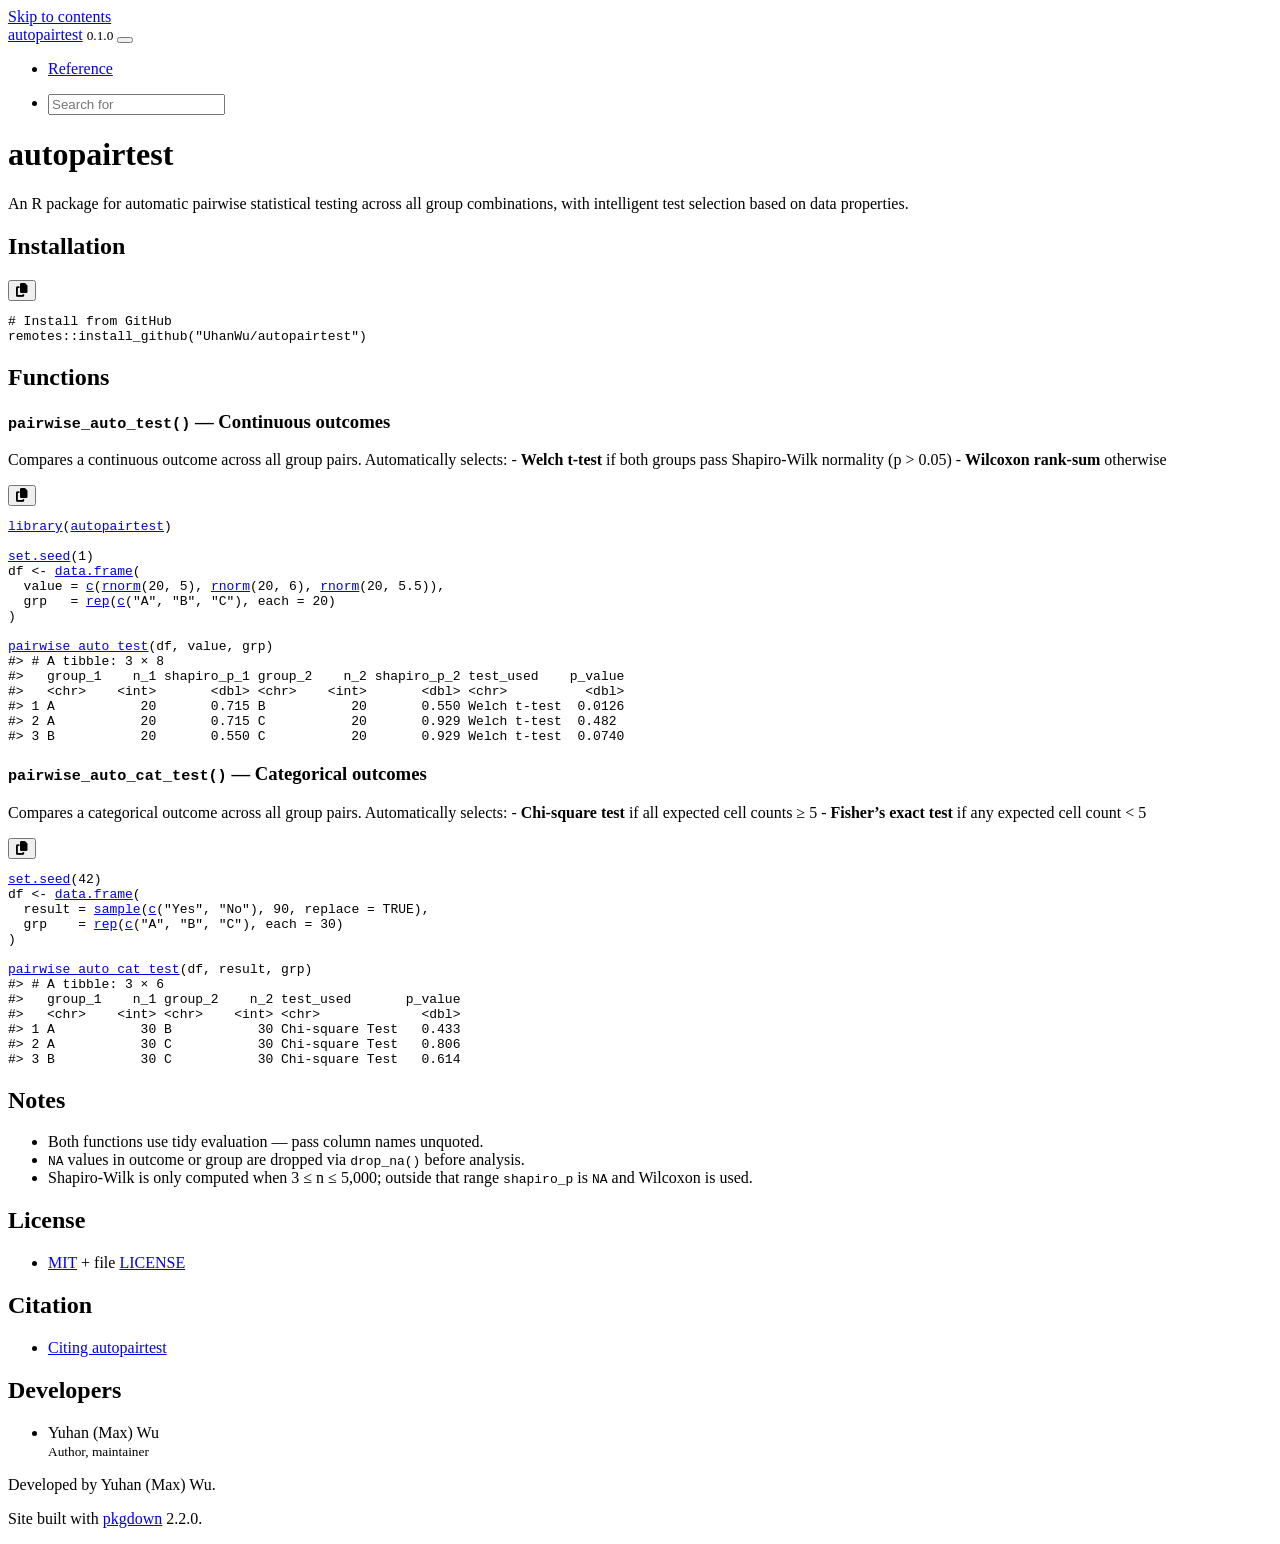
==== commit e35df320: "Deploying to gh-pages from @ UhanWu/autopairtest@0cf8af9938daae4a58b4bedc0f500d07ff196479 🚀" ====
--- a/index.html
+++ b/index.html
@@ -132,7 +132,7 @@
 <div class="developers">
 <h2 data-toc-skip>Developers</h2>
 <ul class="list-unstyled">
-<li>Max <br><small class="roles"> Author, maintainer </small>   </li>
+<li>Yuhan (Max) Wu <br><small class="roles"> Author, maintainer </small>   </li>
 </ul>
 </div>
 
@@ -143,7 +143,7 @@
 
 
     <footer><div class="pkgdown-footer-left">
-  <p>Developed by Max.</p>
+  <p>Developed by Yuhan (Max) Wu.</p>
 </div>
 
 <div class="pkgdown-footer-right">
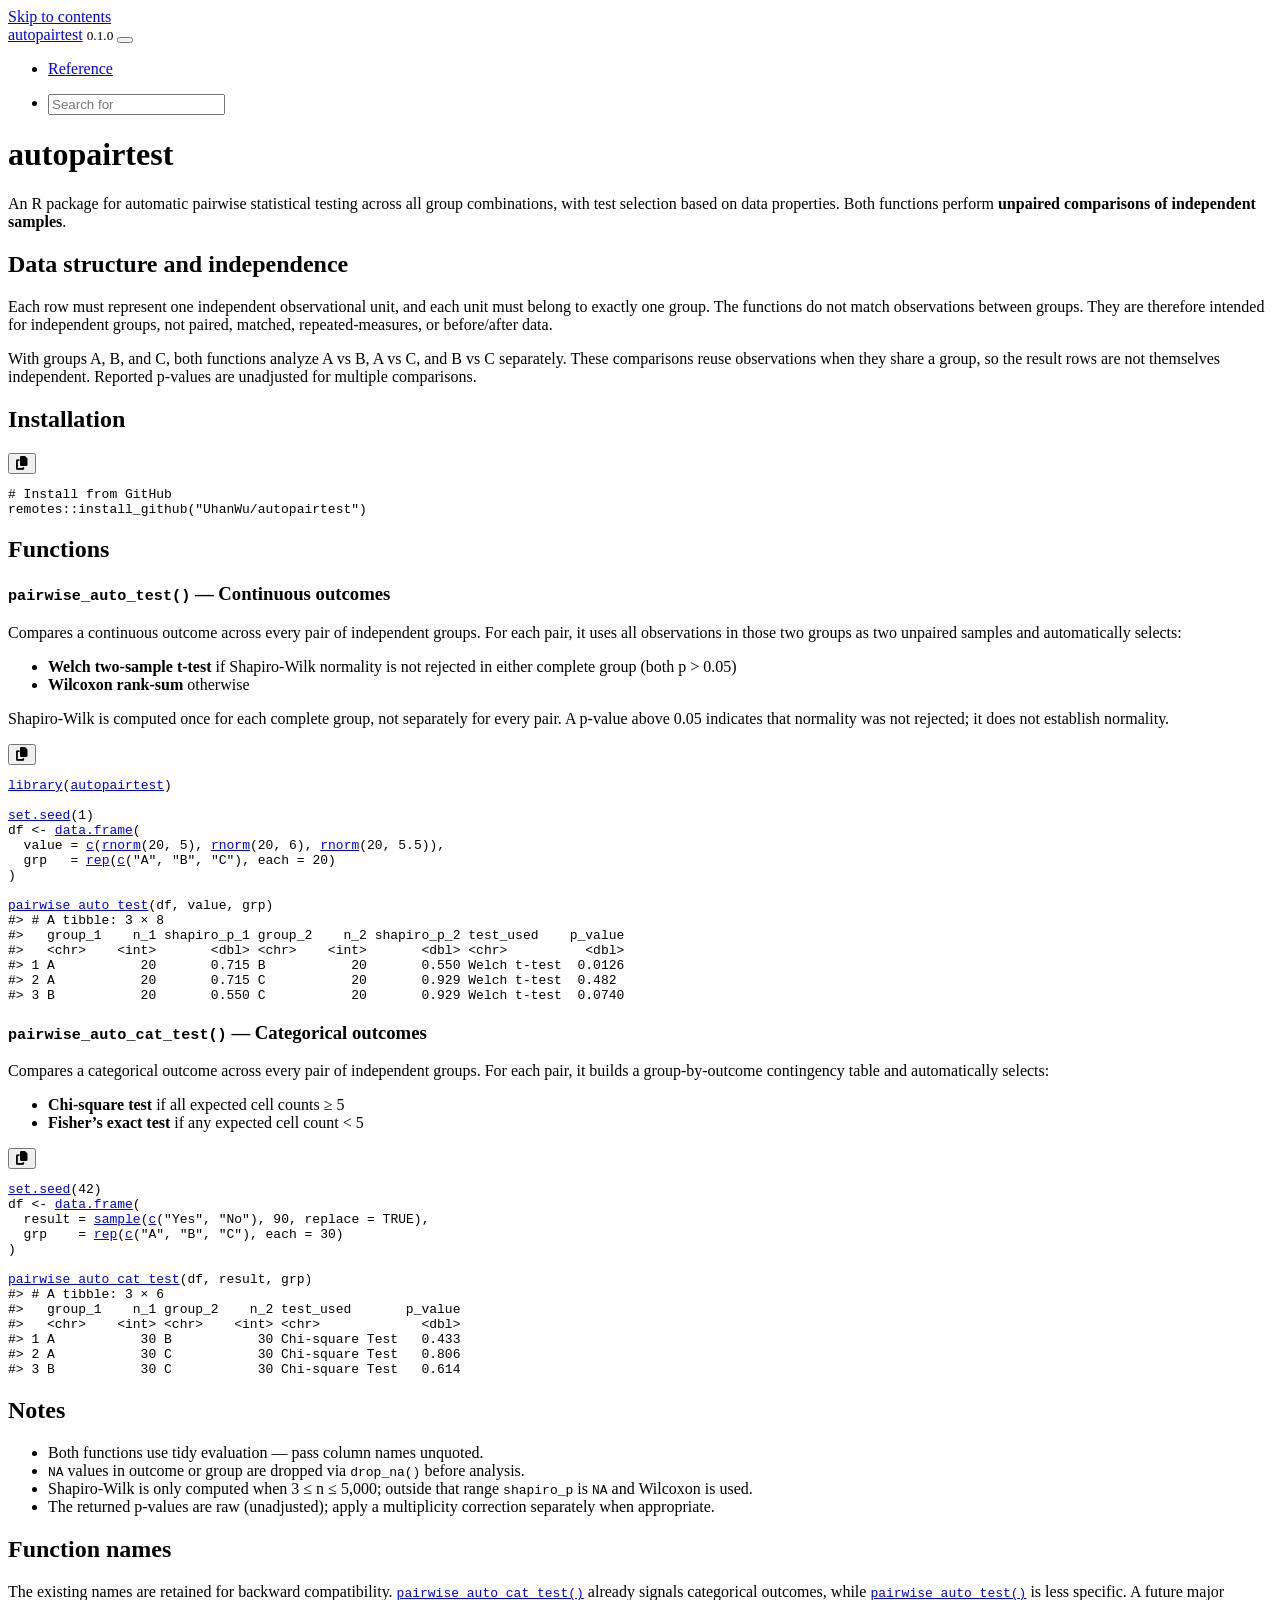
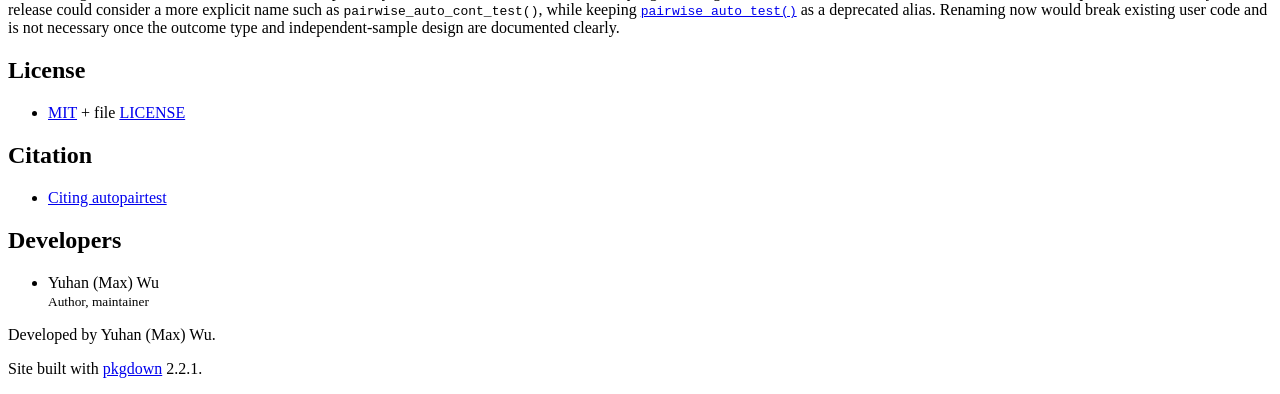
==== commit 6a32aa1b: "Deploying to gh-pages from @ UhanWu/autopairtest@71e22b5d4369b33b56924b0fc526a4ca0676d807 🚀" ====
--- a/index.html
+++ b/index.html
@@ -11,8 +11,8 @@
 <script src="deps/bootstrap-5.3.8/bootstrap.bundle.min.js"></script><link href="deps/font-awesome-6.5.2/css/all.min.css" rel="stylesheet">
 <link href="deps/font-awesome-6.5.2/css/v4-shims.min.css" rel="stylesheet">
 <script src="deps/headroom-0.11.0/headroom.min.js"></script><script src="deps/headroom-0.11.0/jQuery.headroom.min.js"></script><script src="deps/bootstrap-toc-1.0.1/bootstrap-toc.min.js"></script><script src="deps/clipboard.js-2.0.11/clipboard.min.js"></script><script src="deps/search-1.0.0/autocomplete.jquery.min.js"></script><script src="deps/search-1.0.0/fuse.min.js"></script><script src="deps/search-1.0.0/mark.min.js"></script><!-- pkgdown --><script src="pkgdown.js"></script><meta property="og:title" content="Automatic Pairwise Statistical Testing for Continuous and Categorical Outcomes">
-<meta name="description" content="Provides two functions for automatic pairwise group comparisons. pairwise_auto_test() compares continuous outcomes between all pairs of groups, automatically selecting Welch t-test (if both groups pass Shapiro-Wilk normality) or Wilcoxon rank-sum test. pairwise_auto_cat_test() compares categorical outcomes, automatically selecting chi-square or Fisher's exact test based on expected cell counts.">
-<meta property="og:description" content="Provides two functions for automatic pairwise group comparisons. pairwise_auto_test() compares continuous outcomes between all pairs of groups, automatically selecting Welch t-test (if both groups pass Shapiro-Wilk normality) or Wilcoxon rank-sum test. pairwise_auto_cat_test() compares categorical outcomes, automatically selecting chi-square or Fisher's exact test based on expected cell counts.">
+<meta name="description" content="Provides two functions for automatic, unpaired pairwise comparisons of independent groups. pairwise_auto_test() compares continuous outcomes between all pairs of groups, automatically selecting Welch t-test (if both groups pass Shapiro-Wilk normality) or Wilcoxon rank-sum test. pairwise_auto_cat_test() compares categorical outcomes, automatically selecting chi-square or Fisher's exact test based on expected cell counts.">
+<meta property="og:description" content="Provides two functions for automatic, unpaired pairwise comparisons of independent groups. pairwise_auto_test() compares continuous outcomes between all pairs of groups, automatically selecting Welch t-test (if both groups pass Shapiro-Wilk normality) or Wilcoxon rank-sum test. pairwise_auto_cat_test() compares categorical outcomes, automatically selecting chi-square or Fisher's exact test based on expected cell counts.">
 </head>
 <body>
     <a href="#main" class="visually-hidden-focusable">Skip to contents</a>
@@ -47,7 +47,13 @@
   <main id="main" class="col-md-9"><div class="section level1">
 <div class="page-header"><h1 id="autopairtest">autopairtest<a class="anchor" aria-label="anchor" href="#autopairtest"></a>
 </h1></div>
-<p>An R package for automatic pairwise statistical testing across all group combinations, with intelligent test selection based on data properties.</p>
+<p>An R package for automatic pairwise statistical testing across all group combinations, with test selection based on data properties. Both functions perform <strong>unpaired comparisons of independent samples</strong>.</p>
+<div class="section level2">
+<h2 id="data-structure-and-independence">Data structure and independence<a class="anchor" aria-label="anchor" href="#data-structure-and-independence"></a>
+</h2>
+<p>Each row must represent one independent observational unit, and each unit must belong to exactly one group. The functions do not match observations between groups. They are therefore intended for independent groups, not paired, matched, repeated-measures, or before/after data.</p>
+<p>With groups A, B, and C, both functions analyze A vs B, A vs C, and B vs C separately. These comparisons reuse observations when they share a group, so the result rows are not themselves independent. Reported p-values are unadjusted for multiple comparisons.</p>
+</div>
 <div class="section level2">
 <h2 id="installation">Installation<a class="anchor" aria-label="anchor" href="#installation"></a>
 </h2>
@@ -62,7 +68,14 @@
 <h3 id="pairwise_auto_test--continuous-outcomes">
 <code>pairwise_auto_test()</code> — Continuous outcomes<a class="anchor" aria-label="anchor" href="#pairwise_auto_test--continuous-outcomes"></a>
 </h3>
-<p>Compares a continuous outcome across all group pairs. Automatically selects: - <strong>Welch t-test</strong> if both groups pass Shapiro-Wilk normality (p &gt; 0.05) - <strong>Wilcoxon rank-sum</strong> otherwise</p>
+<p>Compares a continuous outcome across every pair of independent groups. For each pair, it uses all observations in those two groups as two unpaired samples and automatically selects:</p>
+<ul>
+<li>
+<strong>Welch two-sample t-test</strong> if Shapiro-Wilk normality is not rejected in either complete group (both p &gt; 0.05)</li>
+<li>
+<strong>Wilcoxon rank-sum</strong> otherwise</li>
+</ul>
+<p>Shapiro-Wilk is computed once for each complete group, not separately for every pair. A p-value above 0.05 indicates that normality was not rejected; it does not establish normality.</p>
 <div class="sourceCode" id="cb2"><pre class="downlit sourceCode r">
 <code class="sourceCode R"><span><span class="kw"><a href="https://rdrr.io/r/base/library.html" class="external-link">library</a></span><span class="op">(</span><span class="va"><a href="https://uhanwu.github.io/autopairtest/">autopairtest</a></span><span class="op">)</span></span>
 <span></span>
@@ -84,7 +97,13 @@
 <h3 id="pairwise_auto_cat_test--categorical-outcomes">
 <code>pairwise_auto_cat_test()</code> — Categorical outcomes<a class="anchor" aria-label="anchor" href="#pairwise_auto_cat_test--categorical-outcomes"></a>
 </h3>
-<p>Compares a categorical outcome across all group pairs. Automatically selects: - <strong>Chi-square test</strong> if all expected cell counts ≥ 5 - <strong>Fisher’s exact test</strong> if any expected cell count &lt; 5</p>
+<p>Compares a categorical outcome across every pair of independent groups. For each pair, it builds a group-by-outcome contingency table and automatically selects:</p>
+<ul>
+<li>
+<strong>Chi-square test</strong> if all expected cell counts ≥ 5</li>
+<li>
+<strong>Fisher’s exact test</strong> if any expected cell count &lt; 5</li>
+</ul>
 <div class="sourceCode" id="cb3"><pre class="downlit sourceCode r">
 <code class="sourceCode R"><span><span class="fu"><a href="https://rdrr.io/r/base/Random.html" class="external-link">set.seed</a></span><span class="op">(</span><span class="fl">42</span><span class="op">)</span></span>
 <span><span class="va">df</span> <span class="op">&lt;-</span> <span class="fu"><a href="https://rdrr.io/r/base/data.frame.html" class="external-link">data.frame</a></span><span class="op">(</span></span>
@@ -109,7 +128,13 @@
 <li>
 <code>NA</code> values in outcome or group are dropped via <code>drop_na()</code> before analysis.</li>
 <li>Shapiro-Wilk is only computed when 3 ≤ n ≤ 5,000; outside that range <code>shapiro_p</code> is <code>NA</code> and Wilcoxon is used.</li>
+<li>The returned p-values are raw (unadjusted); apply a multiplicity correction separately when appropriate.</li>
 </ul>
+</div>
+<div class="section level2">
+<h2 id="function-names">Function names<a class="anchor" aria-label="anchor" href="#function-names"></a>
+</h2>
+<p>The existing names are retained for backward compatibility. <code><a href="reference/pairwise_auto_cat_test.html">pairwise_auto_cat_test()</a></code> already signals categorical outcomes, while <code><a href="reference/pairwise_auto_test.html">pairwise_auto_test()</a></code> is less specific. A future major release could consider a more explicit name such as <code>pairwise_auto_cont_test()</code>, while keeping <code><a href="reference/pairwise_auto_test.html">pairwise_auto_test()</a></code> as a deprecated alias. Renaming now would break existing user code and is not necessary once the outcome type and independent-sample design are documented clearly.</p>
 </div>
 </div>
   </main><aside class="col-md-3"><div class="license">
@@ -147,7 +172,7 @@
 </div>
 
 <div class="pkgdown-footer-right">
-  <p>Site built with <a href="https://pkgdown.r-lib.org/" class="external-link">pkgdown</a> 2.2.0.</p>
+  <p>Site built with <a href="https://pkgdown.r-lib.org/" class="external-link">pkgdown</a> 2.2.1.</p>
 </div>
 
     </footer>
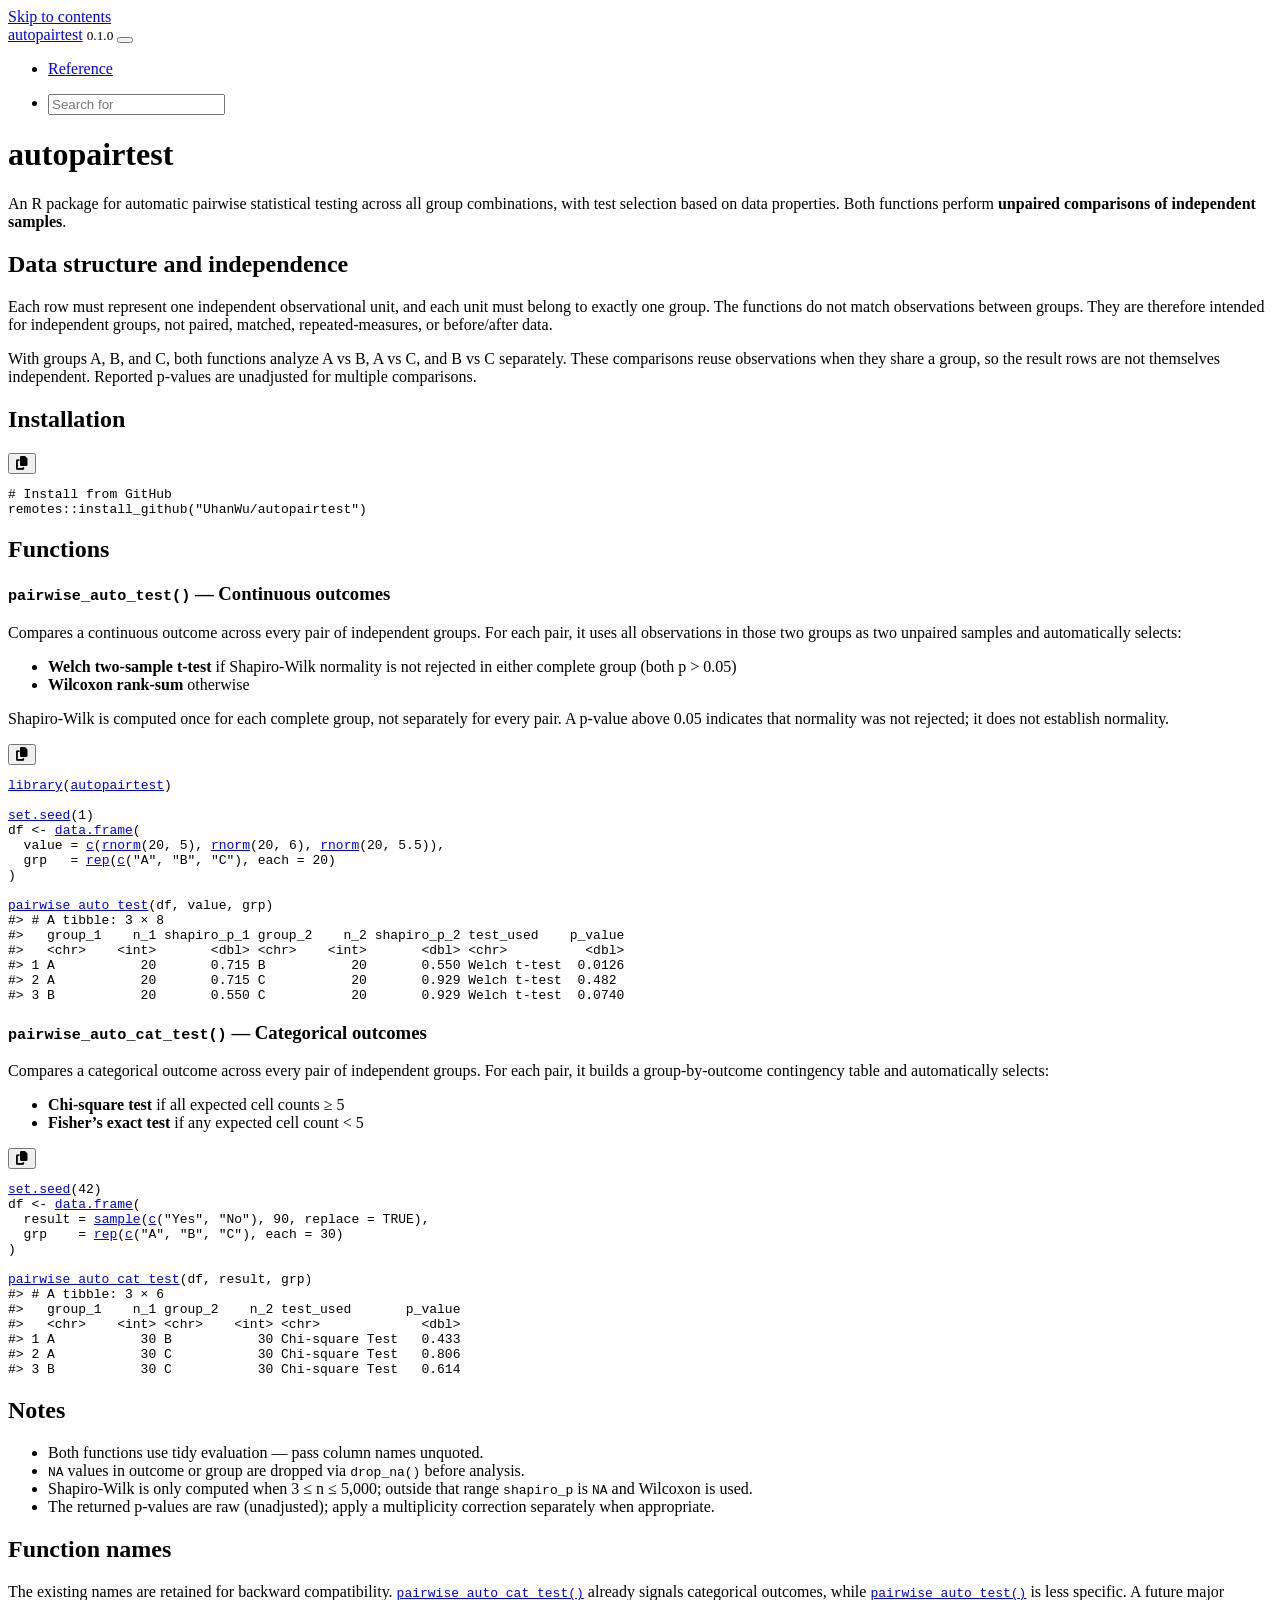
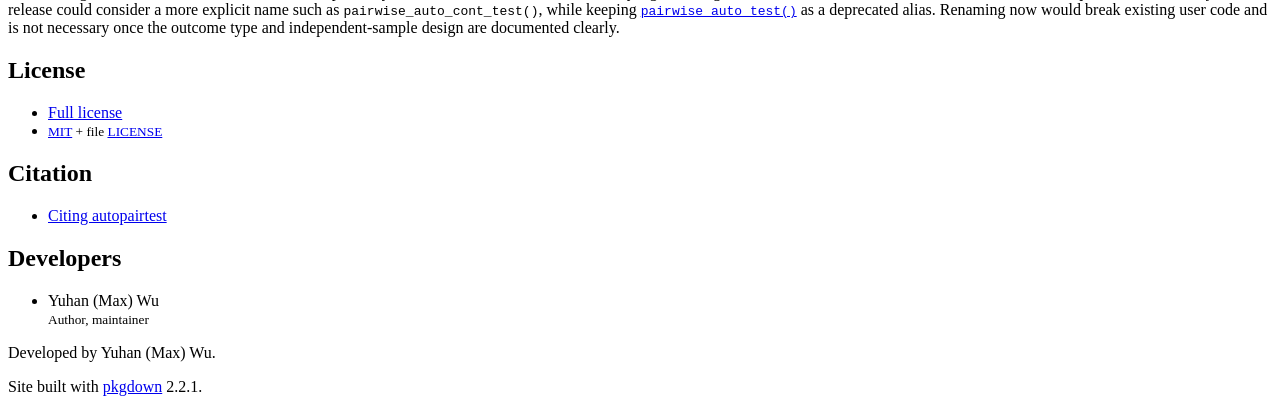
==== commit 2ae09148: "Deploying to gh-pages from @ UhanWu/autopairtest@720a53b362432cc8e800ba06af6c88a4039ddd50 🚀" ====
--- a/index.html
+++ b/index.html
@@ -140,9 +140,8 @@
   </main><aside class="col-md-3"><div class="license">
 <h2 data-toc-skip>License</h2>
 <ul class="list-unstyled">
-<li>
-<a href="https://opensource.org/licenses/mit-license.php" class="external-link">MIT</a> + file <a href="LICENSE-text.html">LICENSE</a>
-</li>
+<li><a href="LICENSE.html">Full license</a></li>
+<li><small><a href="https://opensource.org/licenses/mit-license.php" class="external-link">MIT</a> + file <a href="LICENSE-text.html">LICENSE</a></small></li>
 </ul>
 </div>
 
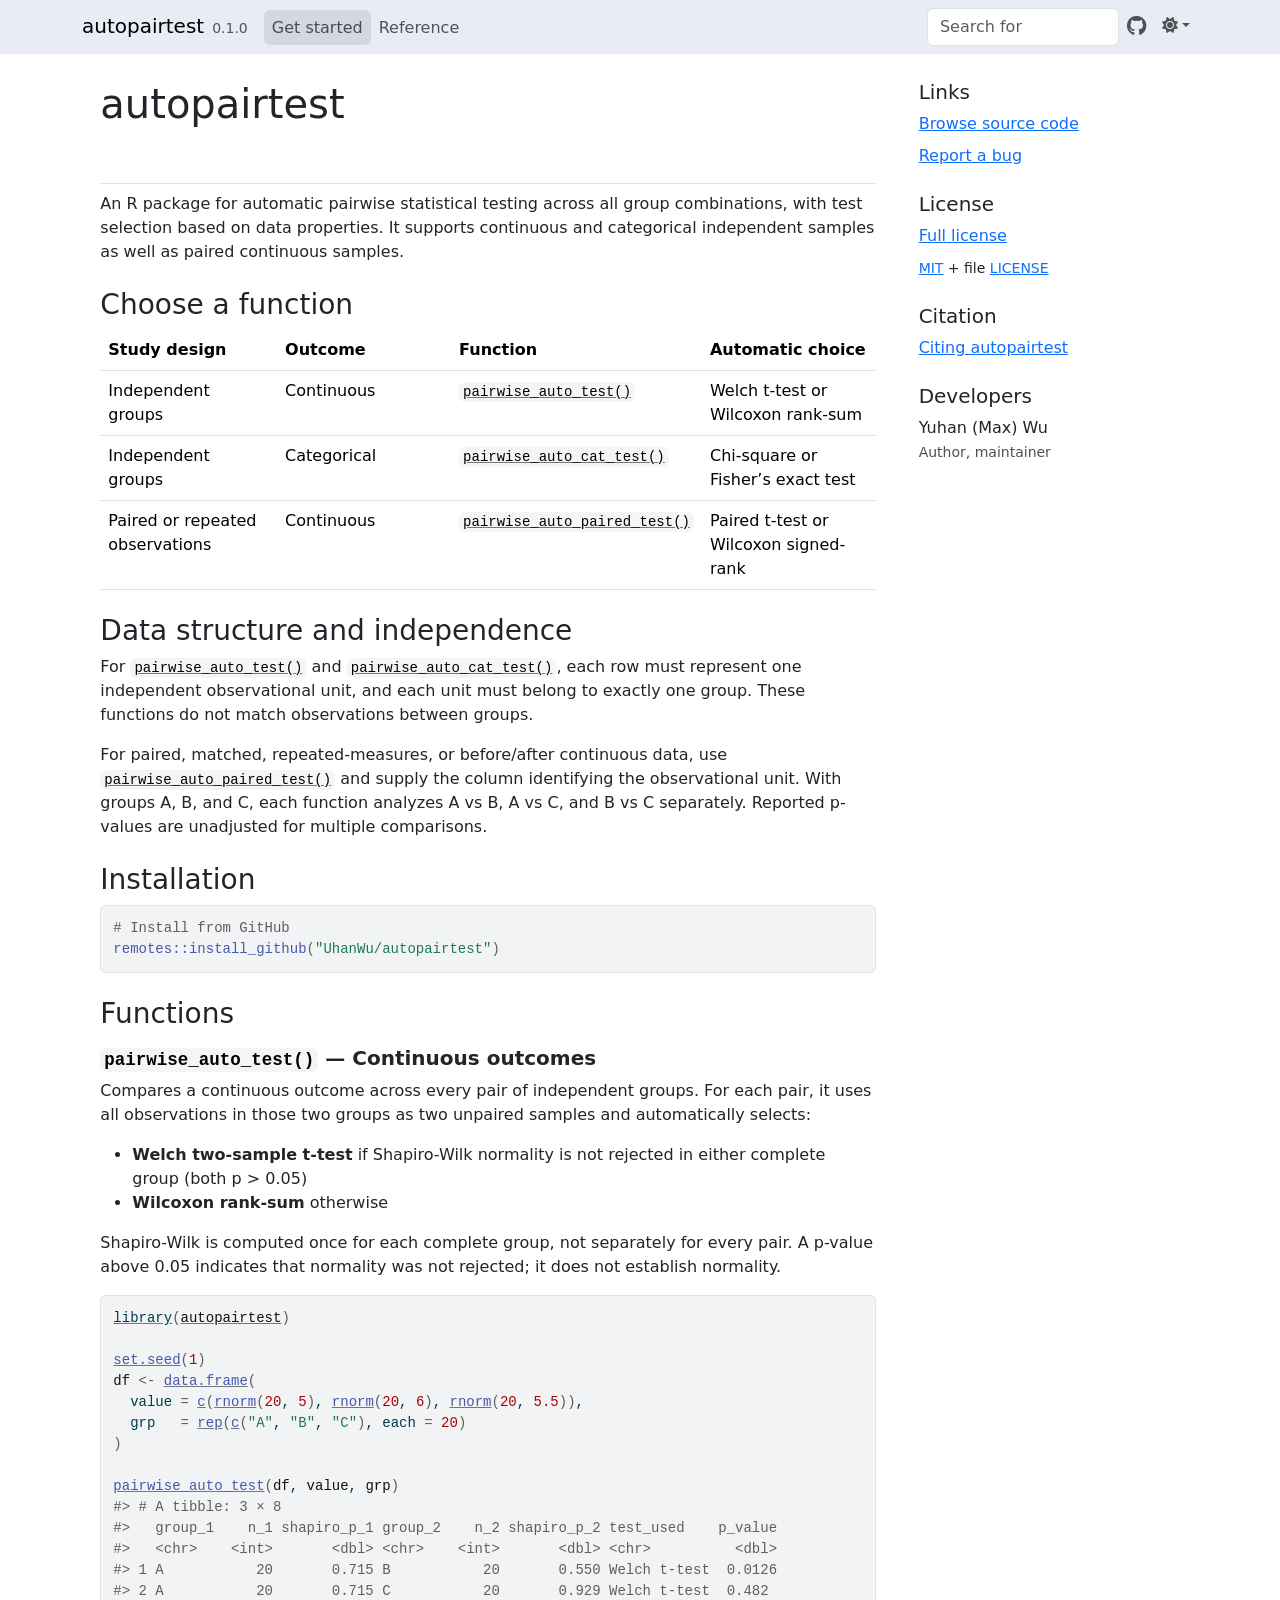
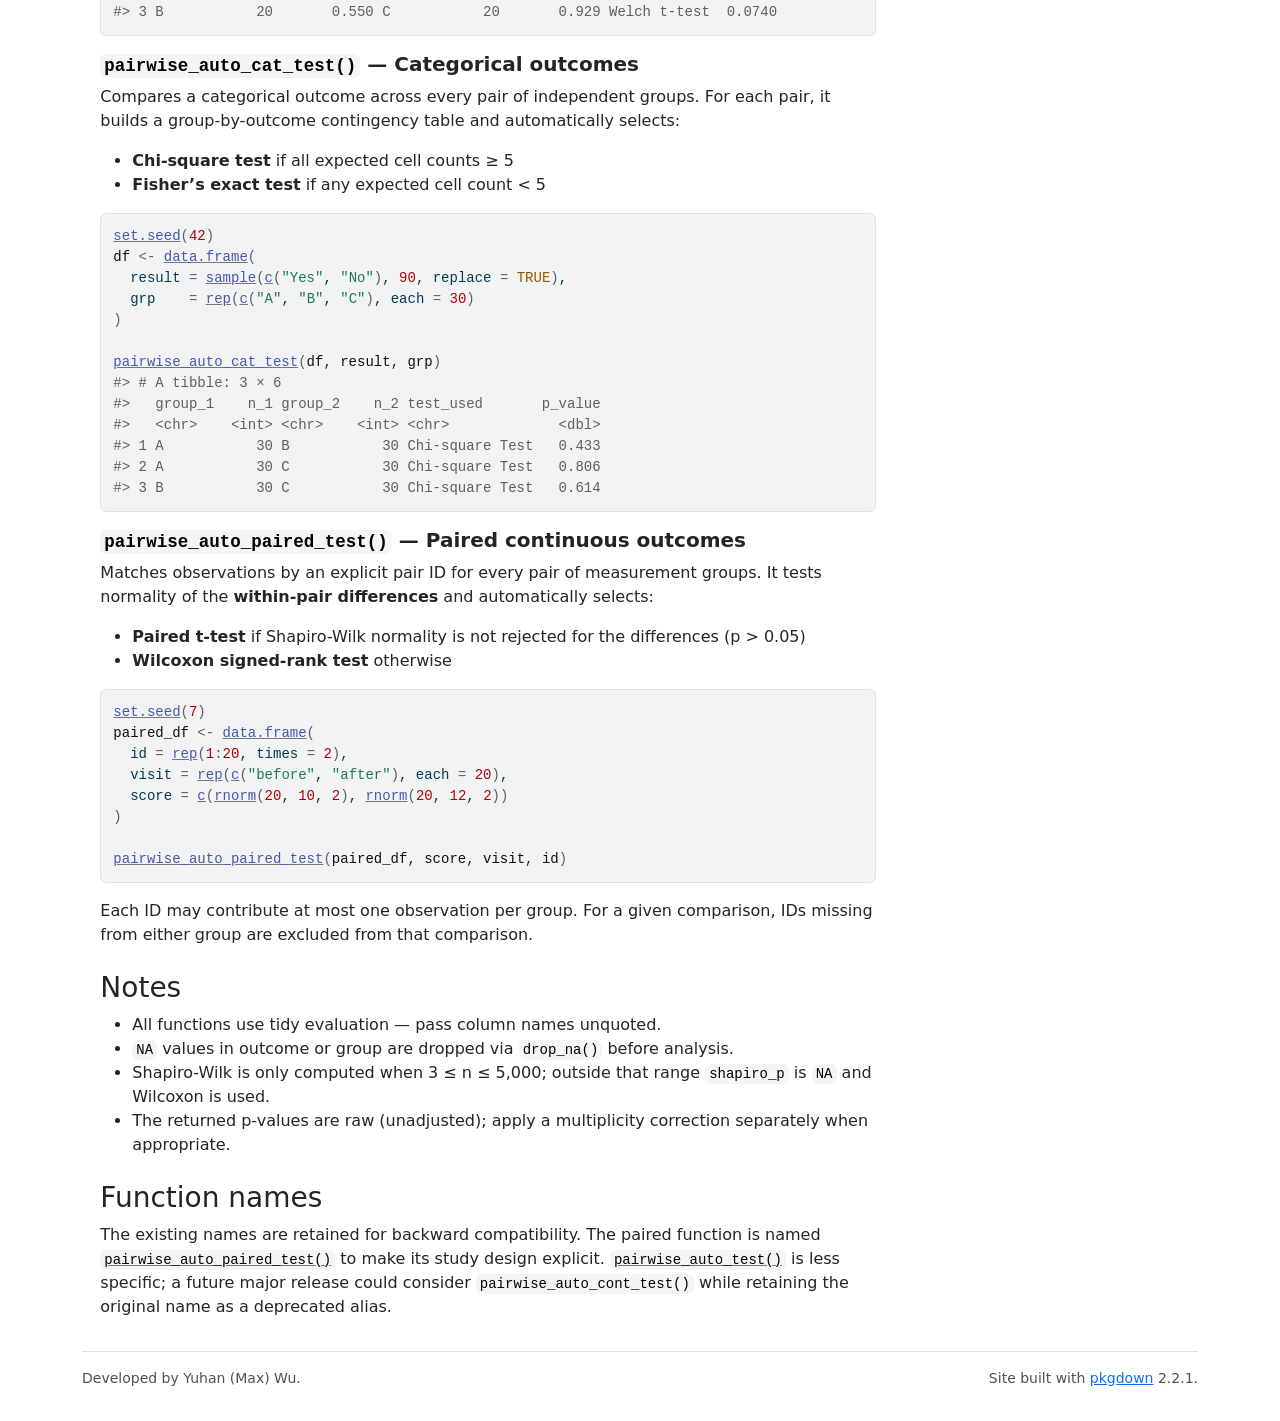
==== commit 3b0dfd1d: "Deploying to gh-pages from @ UhanWu/autopairtest@a9de0ad2c5918ae9a947ee742170f02c79ba106d 🚀" ====
--- a/index.html
+++ b/index.html
@@ -5,20 +5,20 @@
 <meta charset="utf-8">
 <meta http-equiv="X-UA-Compatible" content="IE=edge">
 <meta name="viewport" content="width=device-width, initial-scale=1, shrink-to-fit=no">
-<title>Automatic Pairwise Statistical Testing for Continuous and Categorical Outcomes • autopairtest</title>
-<script src="deps/jquery-3.6.0/jquery-3.6.0.min.js"></script><meta name="viewport" content="width=device-width, initial-scale=1, shrink-to-fit=no">
+<title>Automatic pairwise statistical testing in R • autopairtest</title>
+<script src="lightswitch.js"></script><script src="deps/jquery-3.6.0/jquery-3.6.0.min.js"></script><meta name="viewport" content="width=device-width, initial-scale=1, shrink-to-fit=no">
 <link href="deps/bootstrap-5.3.8/bootstrap.min.css" rel="stylesheet">
 <script src="deps/bootstrap-5.3.8/bootstrap.bundle.min.js"></script><link href="deps/font-awesome-6.5.2/css/all.min.css" rel="stylesheet">
 <link href="deps/font-awesome-6.5.2/css/v4-shims.min.css" rel="stylesheet">
-<script src="deps/headroom-0.11.0/headroom.min.js"></script><script src="deps/headroom-0.11.0/jQuery.headroom.min.js"></script><script src="deps/bootstrap-toc-1.0.1/bootstrap-toc.min.js"></script><script src="deps/clipboard.js-2.0.11/clipboard.min.js"></script><script src="deps/search-1.0.0/autocomplete.jquery.min.js"></script><script src="deps/search-1.0.0/fuse.min.js"></script><script src="deps/search-1.0.0/mark.min.js"></script><!-- pkgdown --><script src="pkgdown.js"></script><meta property="og:title" content="Automatic Pairwise Statistical Testing for Continuous and Categorical Outcomes">
-<meta name="description" content="Provides two functions for automatic, unpaired pairwise comparisons of independent groups. pairwise_auto_test() compares continuous outcomes between all pairs of groups, automatically selecting Welch t-test (if both groups pass Shapiro-Wilk normality) or Wilcoxon rank-sum test. pairwise_auto_cat_test() compares categorical outcomes, automatically selecting chi-square or Fisher's exact test based on expected cell counts.">
-<meta property="og:description" content="Provides two functions for automatic, unpaired pairwise comparisons of independent groups. pairwise_auto_test() compares continuous outcomes between all pairs of groups, automatically selecting Welch t-test (if both groups pass Shapiro-Wilk normality) or Wilcoxon rank-sum test. pairwise_auto_cat_test() compares categorical outcomes, automatically selecting chi-square or Fisher's exact test based on expected cell counts.">
+<script src="deps/headroom-0.11.0/headroom.min.js"></script><script src="deps/headroom-0.11.0/jQuery.headroom.min.js"></script><script src="deps/bootstrap-toc-1.0.1/bootstrap-toc.min.js"></script><script src="deps/clipboard.js-2.0.11/clipboard.min.js"></script><script src="deps/search-1.0.0/autocomplete.jquery.min.js"></script><script src="deps/search-1.0.0/fuse.min.js"></script><script src="deps/search-1.0.0/mark.min.js"></script><!-- pkgdown --><script src="pkgdown.js"></script><meta property="og:title" content="Automatic pairwise statistical testing in R">
+<meta name="description" content="Choose assumption-guided tests for independent or paired samples.">
+<meta property="og:description" content="Choose assumption-guided tests for independent or paired samples.">
 </head>
 <body>
     <a href="#main" class="visually-hidden-focusable">Skip to contents</a>
 
 
-    <nav class="navbar navbar-expand-lg fixed-top bg-light" data-bs-theme="light" aria-label="Site navigation"><div class="container">
+    <nav class="navbar navbar-expand-lg fixed-top " aria-label="Site navigation"><div class="container">
 
     <a class="navbar-brand me-2" href="index.html">autopairtest</a>
 
@@ -31,12 +31,22 @@
 
     <div id="navbar" class="collapse navbar-collapse ms-3">
       <ul class="navbar-nav me-auto">
+<li class="active nav-item"><a class="nav-link" href="index.html">Get started</a></li>
 <li class="nav-item"><a class="nav-link" href="reference/index.html">Reference</a></li>
       </ul>
 <ul class="navbar-nav">
 <li class="nav-item"><form class="form-inline" role="search">
  <input class="form-control" type="search" name="search-input" id="search-input" autocomplete="off" aria-label="Search site" placeholder="Search for" data-search-index="search.json">
 </form></li>
+<li class="nav-item"><a class="external-link nav-link" href="https://github.com/UhanWu/autopairtest/" aria-label="GitHub"><span class="fa fab fa-github fa-lg"></span></a></li>
+<li class="nav-item dropdown">
+  <button class="nav-link dropdown-toggle" type="button" id="dropdown-lightswitch" data-bs-toggle="dropdown" aria-expanded="false" aria-haspopup="true" aria-label="Light switch"><span class="fa fa-sun"></span></button>
+  <ul class="dropdown-menu dropdown-menu-end" aria-labelledby="dropdown-lightswitch">
+<li><button class="dropdown-item" data-bs-theme-value="light"><span class="fa fa-sun"></span> Light</button></li>
+    <li><button class="dropdown-item" data-bs-theme-value="dark"><span class="fa fa-moon"></span> Dark</button></li>
+    <li><button class="dropdown-item" data-bs-theme-value="auto"><span class="fa fa-adjust"></span> Auto</button></li>
+  </ul>
+</li>
       </ul>
 </div>
 
@@ -47,12 +57,50 @@
   <main id="main" class="col-md-9"><div class="section level1">
 <div class="page-header"><h1 id="autopairtest">autopairtest<a class="anchor" aria-label="anchor" href="#autopairtest"></a>
 </h1></div>
-<p>An R package for automatic pairwise statistical testing across all group combinations, with test selection based on data properties. Both functions perform <strong>unpaired comparisons of independent samples</strong>.</p>
+<p>An R package for automatic pairwise statistical testing across all group combinations, with test selection based on data properties. It supports continuous and categorical independent samples as well as paired continuous samples.</p>
+<div class="section level2">
+<h2 id="choose-a-function">Choose a function<a class="anchor" aria-label="anchor" href="#choose-a-function"></a>
+</h2>
+<table class="table">
+<colgroup>
+<col width="25%">
+<col width="25%">
+<col width="25%">
+<col width="25%">
+</colgroup>
+<thead><tr>
+<th>Study design</th>
+<th>Outcome</th>
+<th>Function</th>
+<th>Automatic choice</th>
+</tr></thead>
+<tbody>
+<tr>
+<td>Independent groups</td>
+<td>Continuous</td>
+<td><code><a href="reference/pairwise_auto_test.html">pairwise_auto_test()</a></code></td>
+<td>Welch t-test or Wilcoxon rank-sum</td>
+</tr>
+<tr>
+<td>Independent groups</td>
+<td>Categorical</td>
+<td><code><a href="reference/pairwise_auto_cat_test.html">pairwise_auto_cat_test()</a></code></td>
+<td>Chi-square or Fisher’s exact test</td>
+</tr>
+<tr>
+<td>Paired or repeated observations</td>
+<td>Continuous</td>
+<td><code><a href="reference/pairwise_auto_paired_test.html">pairwise_auto_paired_test()</a></code></td>
+<td>Paired t-test or Wilcoxon signed-rank</td>
+</tr>
+</tbody>
+</table>
+</div>
 <div class="section level2">
 <h2 id="data-structure-and-independence">Data structure and independence<a class="anchor" aria-label="anchor" href="#data-structure-and-independence"></a>
 </h2>
-<p>Each row must represent one independent observational unit, and each unit must belong to exactly one group. The functions do not match observations between groups. They are therefore intended for independent groups, not paired, matched, repeated-measures, or before/after data.</p>
-<p>With groups A, B, and C, both functions analyze A vs B, A vs C, and B vs C separately. These comparisons reuse observations when they share a group, so the result rows are not themselves independent. Reported p-values are unadjusted for multiple comparisons.</p>
+<p>For <code><a href="reference/pairwise_auto_test.html">pairwise_auto_test()</a></code> and <code><a href="reference/pairwise_auto_cat_test.html">pairwise_auto_cat_test()</a></code>, each row must represent one independent observational unit, and each unit must belong to exactly one group. These functions do not match observations between groups.</p>
+<p>For paired, matched, repeated-measures, or before/after continuous data, use <code><a href="reference/pairwise_auto_paired_test.html">pairwise_auto_paired_test()</a></code> and supply the column identifying the observational unit. With groups A, B, and C, each function analyzes A vs B, A vs C, and B vs C separately. Reported p-values are unadjusted for multiple comparisons.</p>
 </div>
 <div class="section level2">
 <h2 id="installation">Installation<a class="anchor" aria-label="anchor" href="#installation"></a>
@@ -119,12 +167,34 @@
 <span><span class="co">#&gt; 2 A           30 C           30 Chi-square Test   0.806</span></span>
 <span><span class="co">#&gt; 3 B           30 C           30 Chi-square Test   0.614</span></span></code></pre></div>
 </div>
+<div class="section level3">
+<h3 id="pairwise_auto_paired_test--paired-continuous-outcomes">
+<code>pairwise_auto_paired_test()</code> — Paired continuous outcomes<a class="anchor" aria-label="anchor" href="#pairwise_auto_paired_test--paired-continuous-outcomes"></a>
+</h3>
+<p>Matches observations by an explicit pair ID for every pair of measurement groups. It tests normality of the <strong>within-pair differences</strong> and automatically selects:</p>
+<ul>
+<li>
+<strong>Paired t-test</strong> if Shapiro-Wilk normality is not rejected for the differences (p &gt; 0.05)</li>
+<li>
+<strong>Wilcoxon signed-rank test</strong> otherwise</li>
+</ul>
+<div class="sourceCode" id="cb4"><pre class="downlit sourceCode r">
+<code class="sourceCode R"><span><span class="fu"><a href="https://rdrr.io/r/base/Random.html" class="external-link">set.seed</a></span><span class="op">(</span><span class="fl">7</span><span class="op">)</span></span>
+<span><span class="va">paired_df</span> <span class="op">&lt;-</span> <span class="fu"><a href="https://rdrr.io/r/base/data.frame.html" class="external-link">data.frame</a></span><span class="op">(</span></span>
+<span>  id <span class="op">=</span> <span class="fu"><a href="https://rdrr.io/r/base/rep.html" class="external-link">rep</a></span><span class="op">(</span><span class="fl">1</span><span class="op">:</span><span class="fl">20</span>, times <span class="op">=</span> <span class="fl">2</span><span class="op">)</span>,</span>
+<span>  visit <span class="op">=</span> <span class="fu"><a href="https://rdrr.io/r/base/rep.html" class="external-link">rep</a></span><span class="op">(</span><span class="fu"><a href="https://rdrr.io/r/base/c.html" class="external-link">c</a></span><span class="op">(</span><span class="st">"before"</span>, <span class="st">"after"</span><span class="op">)</span>, each <span class="op">=</span> <span class="fl">20</span><span class="op">)</span>,</span>
+<span>  score <span class="op">=</span> <span class="fu"><a href="https://rdrr.io/r/base/c.html" class="external-link">c</a></span><span class="op">(</span><span class="fu"><a href="https://rdrr.io/r/stats/Normal.html" class="external-link">rnorm</a></span><span class="op">(</span><span class="fl">20</span>, <span class="fl">10</span>, <span class="fl">2</span><span class="op">)</span>, <span class="fu"><a href="https://rdrr.io/r/stats/Normal.html" class="external-link">rnorm</a></span><span class="op">(</span><span class="fl">20</span>, <span class="fl">12</span>, <span class="fl">2</span><span class="op">)</span><span class="op">)</span></span>
+<span><span class="op">)</span></span>
+<span></span>
+<span><span class="fu"><a href="reference/pairwise_auto_paired_test.html">pairwise_auto_paired_test</a></span><span class="op">(</span><span class="va">paired_df</span>, <span class="va">score</span>, <span class="va">visit</span>, <span class="va">id</span><span class="op">)</span></span></code></pre></div>
+<p>Each ID may contribute at most one observation per group. For a given comparison, IDs missing from either group are excluded from that comparison.</p>
+</div>
 </div>
 <div class="section level2">
 <h2 id="notes">Notes<a class="anchor" aria-label="anchor" href="#notes"></a>
 </h2>
 <ul>
-<li>Both functions use tidy evaluation — pass column names unquoted.</li>
+<li>All functions use tidy evaluation — pass column names unquoted.</li>
 <li>
 <code>NA</code> values in outcome or group are dropped via <code>drop_na()</code> before analysis.</li>
 <li>Shapiro-Wilk is only computed when 3 ≤ n ≤ 5,000; outside that range <code>shapiro_p</code> is <code>NA</code> and Wilcoxon is used.</li>
@@ -134,10 +204,18 @@
 <div class="section level2">
 <h2 id="function-names">Function names<a class="anchor" aria-label="anchor" href="#function-names"></a>
 </h2>
-<p>The existing names are retained for backward compatibility. <code><a href="reference/pairwise_auto_cat_test.html">pairwise_auto_cat_test()</a></code> already signals categorical outcomes, while <code><a href="reference/pairwise_auto_test.html">pairwise_auto_test()</a></code> is less specific. A future major release could consider a more explicit name such as <code>pairwise_auto_cont_test()</code>, while keeping <code><a href="reference/pairwise_auto_test.html">pairwise_auto_test()</a></code> as a deprecated alias. Renaming now would break existing user code and is not necessary once the outcome type and independent-sample design are documented clearly.</p>
-</div>
-</div>
-  </main><aside class="col-md-3"><div class="license">
+<p>The existing names are retained for backward compatibility. The paired function is named <code><a href="reference/pairwise_auto_paired_test.html">pairwise_auto_paired_test()</a></code> to make its study design explicit. <code><a href="reference/pairwise_auto_test.html">pairwise_auto_test()</a></code> is less specific; a future major release could consider <code>pairwise_auto_cont_test()</code> while retaining the original name as a deprecated alias.</p>
+</div>
+</div>
+  </main><aside class="col-md-3"><div class="links">
+<h2 data-toc-skip>Links</h2>
+<ul class="list-unstyled">
+<li><a href="https://github.com/UhanWu/autopairtest/" class="external-link">Browse source code</a></li>
+<li><a href="https://github.com/UhanWu/autopairtest/issues" class="external-link">Report a bug</a></li>
+</ul>
+</div>
+
+<div class="license">
 <h2 data-toc-skip>License</h2>
 <ul class="list-unstyled">
 <li><a href="LICENSE.html">Full license</a></li>
